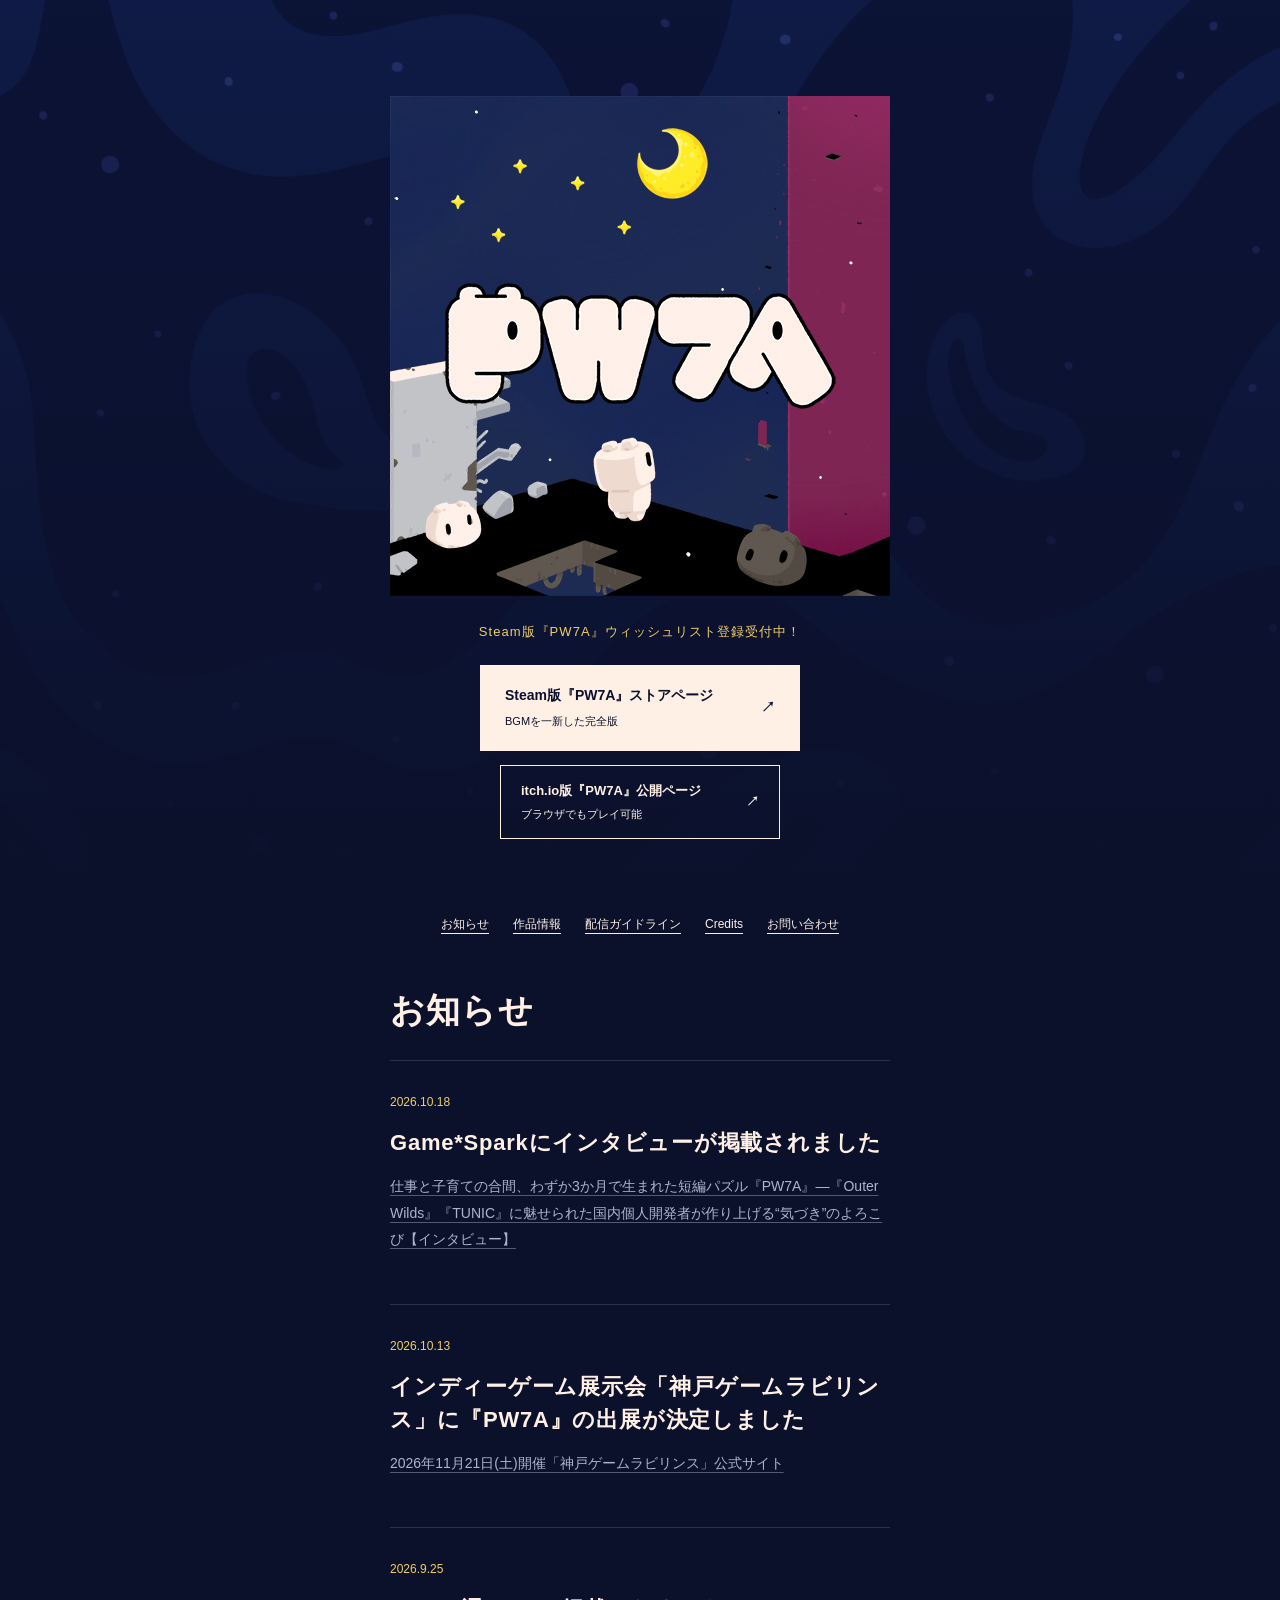
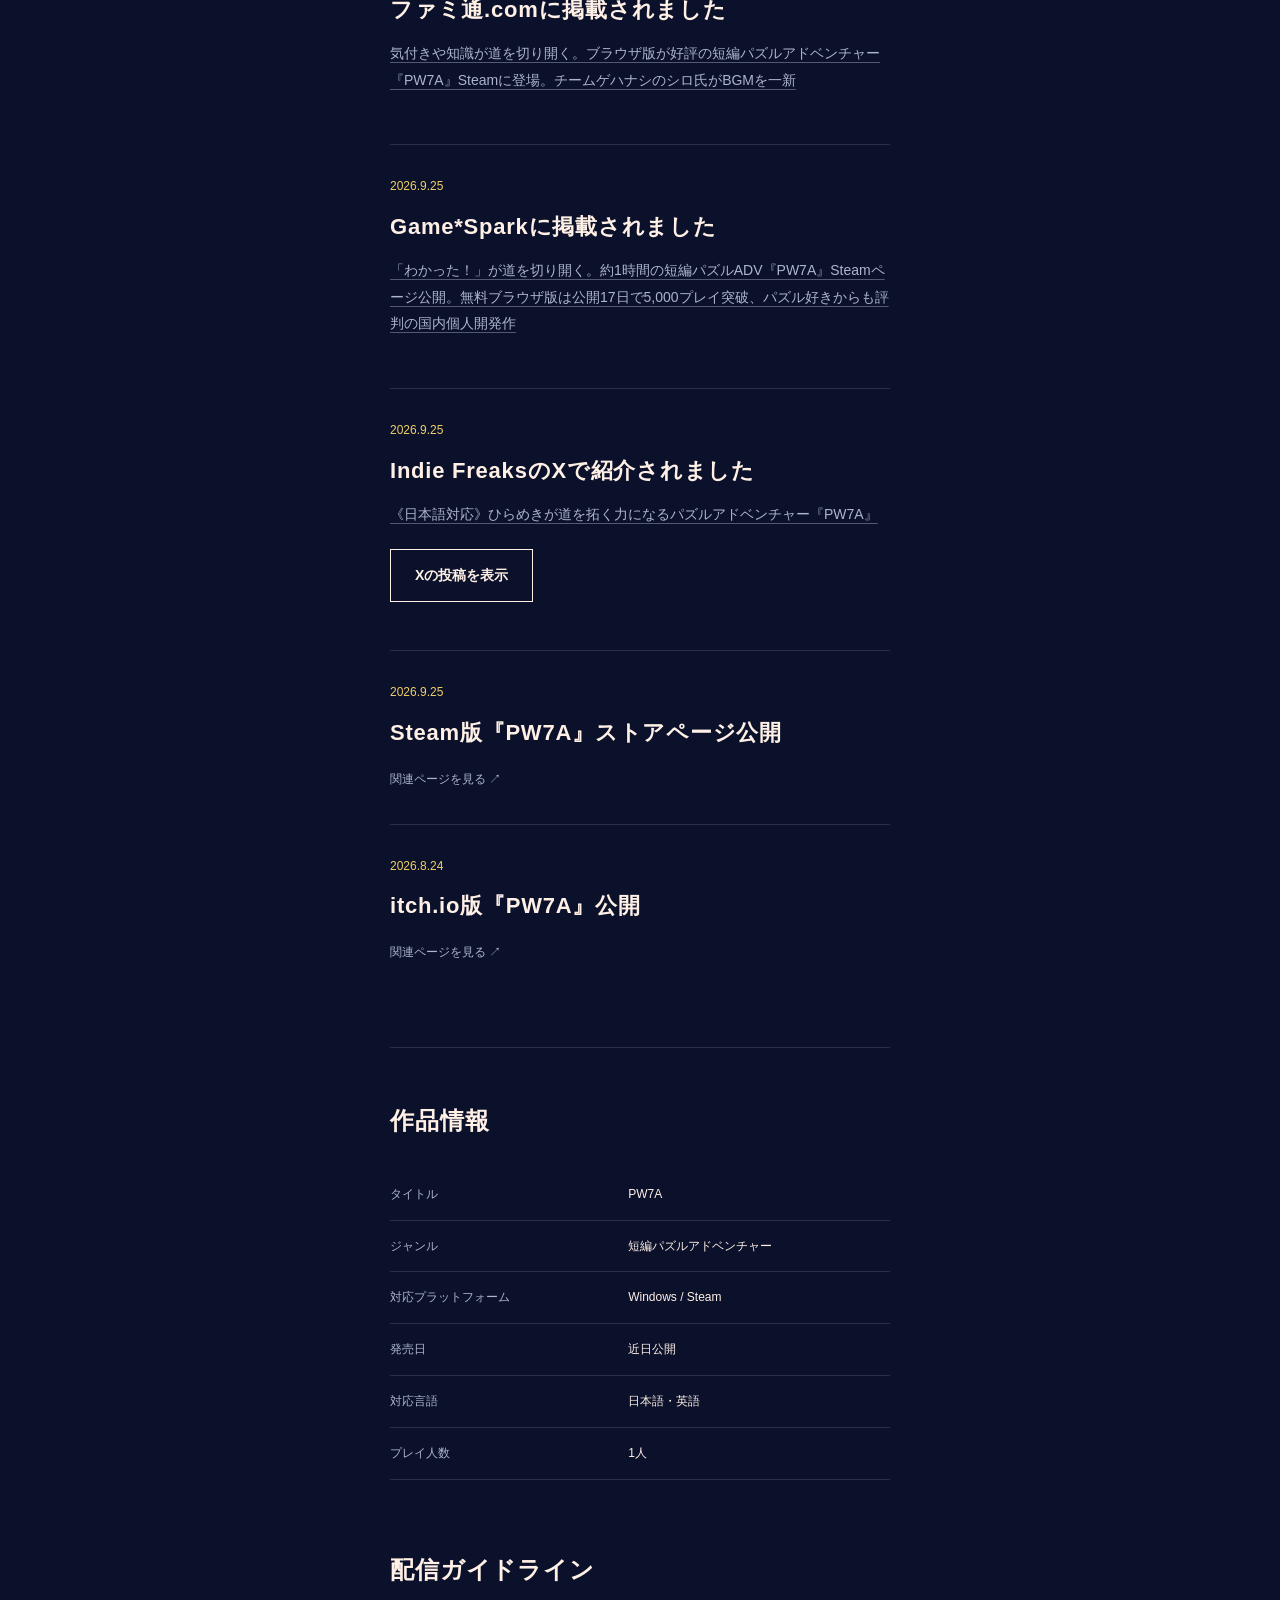
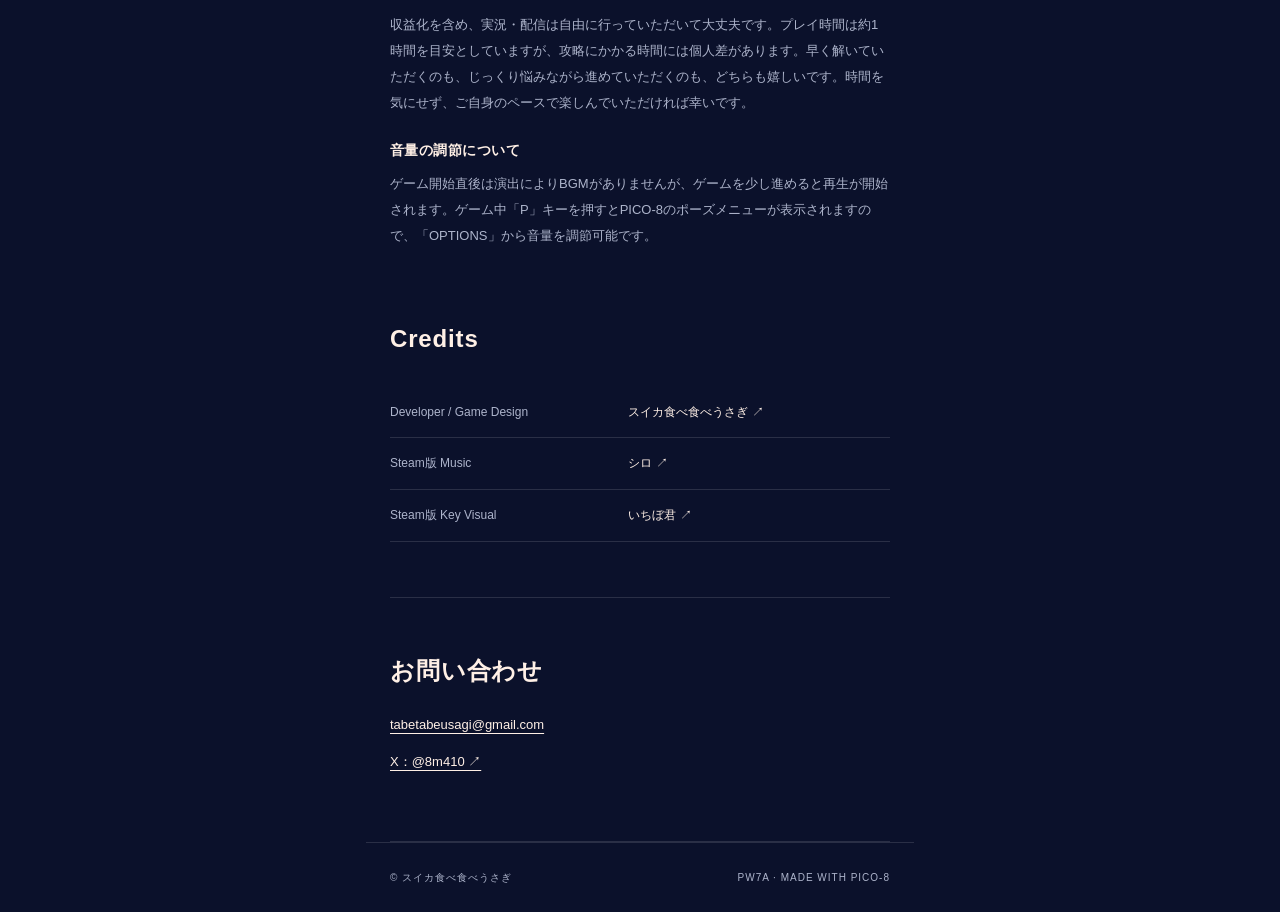
==== index.html @ 70fdeb26 "Add files via upload" ====
<!doctype html>
<html lang="ja"><head><meta charset="utf-8"><meta name="viewport" content="width=device-width,initial-scale=1"><title>PW7A 公式サイト</title><meta name="description" content="廃墟で目覚めたロボットと、世界の仕組みを探る約1時間の短編パズルアドベンチャー。Steam版『PW7A』ウィッシュリスト登録受付中！"><meta property="og:type" content="website"><meta property="og:title" content="PW7A 公式サイト"><meta property="og:description" content="廃墟で目覚めたロボットと、世界の仕組みを探る約1時間の短編パズルアドベンチャー。Steam版『PW7A』ウィッシュリスト登録受付中！"><meta property="og:image" content="https://6m4.github.io/pw7a/assets/images/key-visual.jpg"><meta name="twitter:card" content="summary_large_image"><link rel="icon" href="assets/images/key-visual.jpg" type="image/jpeg"><link rel="stylesheet" href="style.css"><script src="config.js" defer></script><script src="script.js" defer></script><link rel="canonical" href="https://6m4.github.io/pw7a/"><meta property="og:url" content="https://6m4.github.io/pw7a/"></head>
<body><a class="skip" href="#main">本文へ</a><main id="main"><section class="main-visual"><h1 class="visually-hidden">PW7A</h1><img src="assets/images/key-visual.jpg" width="500" height="500" alt="PW7A キービジュアル。月と星の下、廃墟にたたずむロボットたち。"><p class="release" data-release>Steam版『PW7A』ウィッシュリスト登録受付中！</p><div class="store-links"><a class="button primary" data-link="steam"><span class="store-copy"><span>Steam版『PW7A』ストアページ</span><small>BGMを一新した完全版</small></span><span aria-hidden="true">↗</span></a><a class="button" data-link="itch"><span class="store-copy"><span>itch.io版『PW7A』公開ページ</span><small>ブラウザでもプレイ可能</small></span><span aria-hidden="true">↗</span></a></div></section><nav class="section-links" aria-label="ページ内ナビゲーション"><a href="#news">お知らせ</a><a href="#info">作品情報</a><a href="#guidelines">配信ガイドライン</a><a href="#credits">Credits</a><a href="#contact">お問い合わせ</a></nav><section id="news" class="section announcements"><div class="section-heading"><h2>お知らせ</h2></div><div data-announcements></div><noscript>お知らせの表示にはJavaScriptを有効にしてください。</noscript></section><section id="info" class="section details"><div><h2>作品情報</h2><dl><div ><dt>タイトル</dt><dd>PW7A</dd></div><div ><dt>ジャンル</dt><dd>短編パズルアドベンチャー</dd></div><div ><dt>対応プラットフォーム</dt><dd>Windows / Steam</dd></div><div data-release><dt>発売日</dt><dd>近日公開</dd></div><div ><dt>対応言語</dt><dd>日本語・英語</dd></div><div ><dt>プレイ人数</dt><dd>1人</dd></div></dl></div><section id="guidelines" class="streaming-guidelines" aria-labelledby="streaming-title"><h2 id="streaming-title">配信ガイドライン</h2>
<p>収益化を含め、実況・配信は自由に行っていただいて大丈夫です。プレイ時間は約1時間を目安としていますが、攻略にかかる時間には個人差があります。早く解いていただくのも、じっくり悩みながら進めていただくのも、どちらも嬉しいです。時間を気にせず、ご自身のペースで楽しんでいただければ幸いです。</p>
<h3>音量の調節について</h3>
<p>ゲーム開始直後は演出によりBGMがありませんが、ゲームを少し進めると再生が開始されます。ゲーム中「P」キーを押すとPICO-8のポーズメニューが表示されますので、「OPTIONS」から音量を調節可能です。</p></section><div id="credits"><h2>Credits</h2><dl><div><dt>Developer / Game Design</dt><dd><a href="https://x.com/8m410" data-developer>スイカ食べ食べうさぎ</a> ↗</dd></div><div><dt>Steam版 Music</dt><dd><a href="https://x.com/petit_zome">シロ ↗</a></dd></div><div><dt>Steam版 Key Visual</dt><dd><a href="https://x.com/mr_ichibo_game">いちぼ君 ↗</a></dd></div></dl></div></section>
<section id="contact" class="section contact-info"><h2>お問い合わせ</h2><p><a href="mailto:tabetabeusagi@gmail.com">tabetabeusagi@gmail.com</a></p><p><a href="https://x.com/8m410">X：@8m410 ↗</a></p></section></main><footer><span>© スイカ食べ食べうさぎ</span><span>PW7A · MADE WITH PICO-8</span></footer></body></html>
---- style.css ----
:root{color-scheme:dark;--bg:#0b112b;--cream:#fff0e6;--muted:#adb4cb;--line:#ffffff20;--accent:#f1cf64}*{box-sizing:border-box}html{scroll-behavior:smooth;scroll-padding-top:90px}body{margin:0;background:var(--bg);color:var(--cream);font-family:Arial,'Yu Gothic','Hiragino Kaku Gothic ProN',sans-serif;line-height:1.9}a{color:inherit;text-decoration:none}button{font:inherit}a,button{-webkit-tap-highlight-color:transparent}a[href],button{cursor:pointer}a:hover{color:var(--accent)}:focus-visible{outline:3px solid var(--accent);outline-offset:6px}img{max-width:100%;height:auto;display:block}figure{margin:0}p{margin:0 0 1.5em}h1,h2,h3{line-height:1.5;margin:0 0 24px;letter-spacing:.035em}h2{font-size:clamp(24px,3vw,34px)}h3{font-size:20px}button{color:inherit}.skip{position:fixed;top:-100px;background:var(--cream);color:var(--bg);padding:10px;z-index:10}.skip:focus{top:0}.header{height:100px;max-width:1280px;padding:0 48px;margin:auto;display:flex;align-items:center;gap:40px}.header img{width:96px}.header nav{margin-left:auto;display:flex;gap:28px;font-size:12px}.hero{position:relative;max-width:1440px;margin:auto;min-height:720px;padding:65px max(48px,calc((100% - 1184px)/2)) 110px;display:grid;grid-template-columns:1fr 1fr;gap:70px;align-items:center;background:linear-gradient(0deg,var(--bg),transparent 35%),url('assets/images/space.png') center/cover}.hero-logo{width:300px;margin:0 0 30px}.eyebrow{font-size:11px;font-weight:bold;letter-spacing:.24em;color:var(--muted);margin-bottom:25px}h1{font-size:clamp(32px,3.7vw,48px);line-height:1.5}.intro{font-size:14px;color:#d2d5e2}.release{font-size:13px;letter-spacing:.08em;color:var(--accent);margin-bottom:16px}.actions{display:flex;align-items:flex-start;flex-direction:column;gap:16px}.button{display:inline-flex;justify-content:space-between;align-items:center;gap:35px;padding:15px 24px;font-size:14px;font-weight:bold;line-height:1.5;border:1px solid var(--cream);min-width:240px}.primary{background:var(--cream);color:var(--bg)}.primary:hover{background:var(--accent);color:var(--bg);border-color:var(--accent)}.text-link{font-size:12px;color:var(--muted)}.key-art{max-width:500px;transform:rotate(2deg);box-shadow:0 20px 60px #0004}.key-art img{width:100%}.scroll{position:absolute;bottom:30px;left:50%;transform:translateX(-50%);font-size:11px;letter-spacing:.12em;color:var(--muted)}.section{width:calc(100% - 96px);max-width:1120px;margin:0 auto;padding:95px 0;border-bottom:1px solid var(--line)}.about{display:grid;grid-template-columns:1fr 384px;gap:90px;align-items:center}.about p:not(.eyebrow){color:#c5cbdd;font-size:14px;line-height:2.2}.facts{list-style:none;display:flex;gap:12px;flex-wrap:wrap;padding:0;margin-top:30px}.facts li{font-size:11px;border:1px solid var(--line);padding:5px 12px}.game-window{width:384px}.pixel{image-rendering:pixelated}.game-window figcaption{font-size:9px;letter-spacing:.18em;color:var(--muted);margin-top:12px}.features{display:grid;grid-template-columns:repeat(3,1fr);gap:48px}.features article{position:relative;padding-top:20px}.number{display:block;font-size:12px;color:var(--accent);margin-bottom:35px}.features .eyebrow{margin-bottom:15px}.features h3{font-size:18px}.features article>p:last-child{font-size:13px;color:var(--muted);margin:0}.section-heading{margin-bottom:36px}.section-heading .eyebrow{margin-bottom:12px}.trailer{aspect-ratio:16/9;background:linear-gradient(#0b112b66,#0b112b99),url('assets/images/space.png') center/cover;display:flex;align-items:center;justify-content:center;flex-direction:column;border:1px solid var(--line);color:var(--muted);gap:16px}.trailer p{font-size:13px;margin:0}.play{font-size:50px;line-height:1}.trailer iframe{width:100%;height:100%;border:0}.trailer button{background:transparent;border:0;width:100%;height:100%;color:inherit}.gallery{display:grid;grid-template-columns:repeat(3,1fr);gap:24px}.shot{position:relative;background:none;border:0;padding:0;overflow:hidden}.shot img{width:100%}.shot span{position:absolute;bottom:0;right:0;background:var(--bg);padding:0 12px;font-size:20px}.shot:hover{outline:1px solid var(--accent);outline-offset:4px}.news{display:grid;grid-template-columns:1fr 1fr;gap:70px}.news:has([data-events-section][hidden]){grid-template-columns:1fr}.news .eyebrow,.details .eyebrow{margin-bottom:12px}.news a{display:flex;justify-content:space-between;gap:24px;border-top:1px solid var(--line);padding:18px 0;font-size:14px}.news a span{font-size:12px;color:var(--muted)}.details{display:grid;grid-template-columns:1fr 1fr;gap:80px}dl{margin:30px 0 0}dl>div{display:grid;grid-template-columns:1fr 1.2fr;gap:20px;padding:14px 0;border-bottom:1px solid var(--line);font-size:12px}dt{color:var(--muted)}dd{margin:0}.contact{text-align:center;padding:100px 0;border:0}.contact p:not(.eyebrow){font-size:13px;color:var(--muted)}.contact .button{margin-top:15px}.contact-links{display:flex;justify-content:center;gap:25px;margin-top:30px;font-size:12px}.contact-links:empty{display:none}footer{border-top:1px solid var(--line);display:flex;justify-content:space-between;padding:25px 48px;font-size:10px;letter-spacing:.1em;color:var(--muted)}dialog{padding:48px 16px 16px;border:1px solid var(--line);background:var(--bg);max-width:95vw;max-height:95vh}dialog::backdrop{background:#030611e8}dialog img{max-height:calc(95vh - 80px);width:auto;margin:auto}.dialog-close{position:absolute;right:12px;top:8px;background:transparent;border:0;font-size:13px}[hidden]{display:none!important}@media(min-width:1200px){.gallery{grid-template-columns:repeat(3,256px);justify-content:space-between}.gallery img{width:256px}}@media(max-width:900px){.header{padding:0 24px}.header nav{gap:16px}.hero{gap:30px;padding:50px 32px 100px;min-height:auto}.hero-logo{width:220px}.section{width:calc(100% - 48px);padding:65px 0}.about{grid-template-columns:1fr 256px;gap:35px}.game-window{width:256px}.features{gap:25px}.details{gap:35px}.gallery{gap:16px}}@media(max-width:600px){.header{height:76px;gap:20px}.header img{width:78px}.header nav{display:none}.hero{display:flex;flex-direction:column;padding:30px 24px 85px;gap:40px;align-items:stretch}.hero-copy{order:1}.hero .eyebrow{font-size:9px}.hero-logo{width:200px;margin-bottom:24px}.hero h1{font-size:34px}.key-art{order:2;width:min(100%,350px);align-self:center;transform:rotate(1deg)}.intro{font-size:13px}.actions{gap:14px}.button{width:100%;max-width:340px}.scroll{white-space:nowrap;bottom:20px}.about{display:flex;flex-direction:column;align-items:stretch;gap:35px}.game-window{align-self:center}.features{grid-template-columns:1fr;gap:35px}.features article{padding:0 0 0 38px}.number{position:absolute;left:0;top:0}.features h3{margin-bottom:12px}.features .eyebrow{margin-bottom:8px}.gallery{grid-template-columns:repeat(2,minmax(0,1fr));gap:12px}.news,.details{grid-template-columns:1fr;gap:45px}footer{padding:22px 24px;gap:20px;flex-direction:column}.contact h2{font-size:23px}.contact .button{max-width:300px}.trailer{aspect-ratio:16/10}.play{font-size:35px}}@media(prefers-reduced-motion:reduce){html{scroll-behavior:auto}}
.announcements{max-width:900px}.announcement{padding:30px 0;border-top:1px solid var(--line)}.announcement time{display:block;font-size:12px;color:var(--accent);margin-bottom:12px}.announcement h3{font-size:22px;margin-bottom:14px}.announcement>p{color:var(--muted);font-size:14px;white-space:pre-line}.announcement .button{display:block;background:transparent;margin-top:22px;min-width:0;color:var(--cream)}.announcement .button:disabled{opacity:.6;cursor:wait}.tweet-embed{max-width:550px}.embed-status{font-size:12px!important;margin-top:14px}.tweet-embed:empty{display:none}@media(max-width:900px){.header{gap:20px}.header nav{gap:14px;font-size:11px}}
/* お知らせ中心のコンパクトな構成 */
.visually-hidden{position:absolute;width:1px;height:1px;padding:0;margin:-1px;overflow:hidden;clip:rect(0,0,0,0);white-space:nowrap;border:0}.main-visual{padding:32px 24px 50px;text-align:center;background:linear-gradient(0deg,var(--bg),transparent),url('assets/images/space.png') center/cover}.main-visual>img{width:min(100%,380px);margin:0 auto 24px}.short-description{font-size:13px;margin-bottom:8px;color:#d2d5e2}.main-visual .release{margin-bottom:20px}.store-links{display:flex;justify-content:center;gap:14px;flex-wrap:wrap}.store-links .button{min-width:200px;width:230px;text-align:left}.announcements{padding:50px 0;max-width:900px}.details{max-width:900px;padding:55px 0}.section-heading{margin-bottom:24px}.header{max-width:996px}.details h2{font-size:24px}.header nav{margin-left:auto}@media(max-width:600px){.main-visual{padding:15px 24px 36px}.main-visual>img{width:min(100%,320px)}.short-description{font-size:12px}.store-links{gap:10px}.store-links .button{width:100%;max-width:320px}.header nav{display:flex;font-size:10px;gap:12px}.header{gap:16px}.header img{width:65px}.announcements,.details{padding:40px 0}}


.store-links .button{min-height:82px;gap:16px}.store-copy{display:flex;flex-direction:column;gap:7px}.store-copy small{font-size:11px;font-weight:normal;line-height:1.5}

.main-visual{padding-top:96px}@media(max-width:600px){.main-visual{padding-top:65px}}


/* コンテンツ幅を500pxに統一 */
.main-visual>img{width:100%;max-width:500px}.main-visual{padding-left:24px;padding-right:24px}.store-links{max-width:500px;margin-left:auto;margin-right:auto}.section{max-width:500px}.details{grid-template-columns:1fr;gap:40px}footer{max-width:548px;margin-left:auto;margin-right:auto;padding-left:24px;padding-right:24px}@media(max-width:600px){.main-visual>img{width:100%;max-width:500px}}

/* ストアリンクは縦並びにし、Steam版を主に表示 */
.store-links{flex-direction:column;align-items:center;gap:14px}.store-links .button[data-link=steam]{width:320px;max-width:100%;min-height:86px}.store-links .button[data-link=itch]{width:280px;max-width:100%;min-width:0;min-height:74px;padding:12px 20px;font-size:13px}.store-links .button[data-link=itch] .store-copy{gap:5px}


.streaming-guidelines p{font-size:13px;line-height:2;color:var(--muted)}.streaming-guidelines h3{font-size:14px;margin:24px 0 10px}.streaming-guidelines p:last-child{margin-bottom:0}


.streaming-guidelines{margin-top:32px;margin-bottom:32px}


.announcement>p>a{text-decoration:underline;text-decoration-color:#adb4cb70;text-underline-offset:4px}.announcement>p>a:hover{text-decoration-color:currentColor}


.section-links{max-width:500px;width:calc(100% - 48px);margin:24px auto 0;display:flex;justify-content:center;flex-wrap:wrap;gap:12px 24px;font-size:12px}.section-links a{text-decoration:underline;text-underline-offset:5px}#guidelines,#credits{scroll-margin-top:40px}


.contact-info{padding:55px 0}.contact-info h2{font-size:24px}.contact-info p{font-size:13px;margin-bottom:12px}.contact-info a{text-decoration:underline;text-underline-offset:4px}#contact{scroll-margin-top:40px}
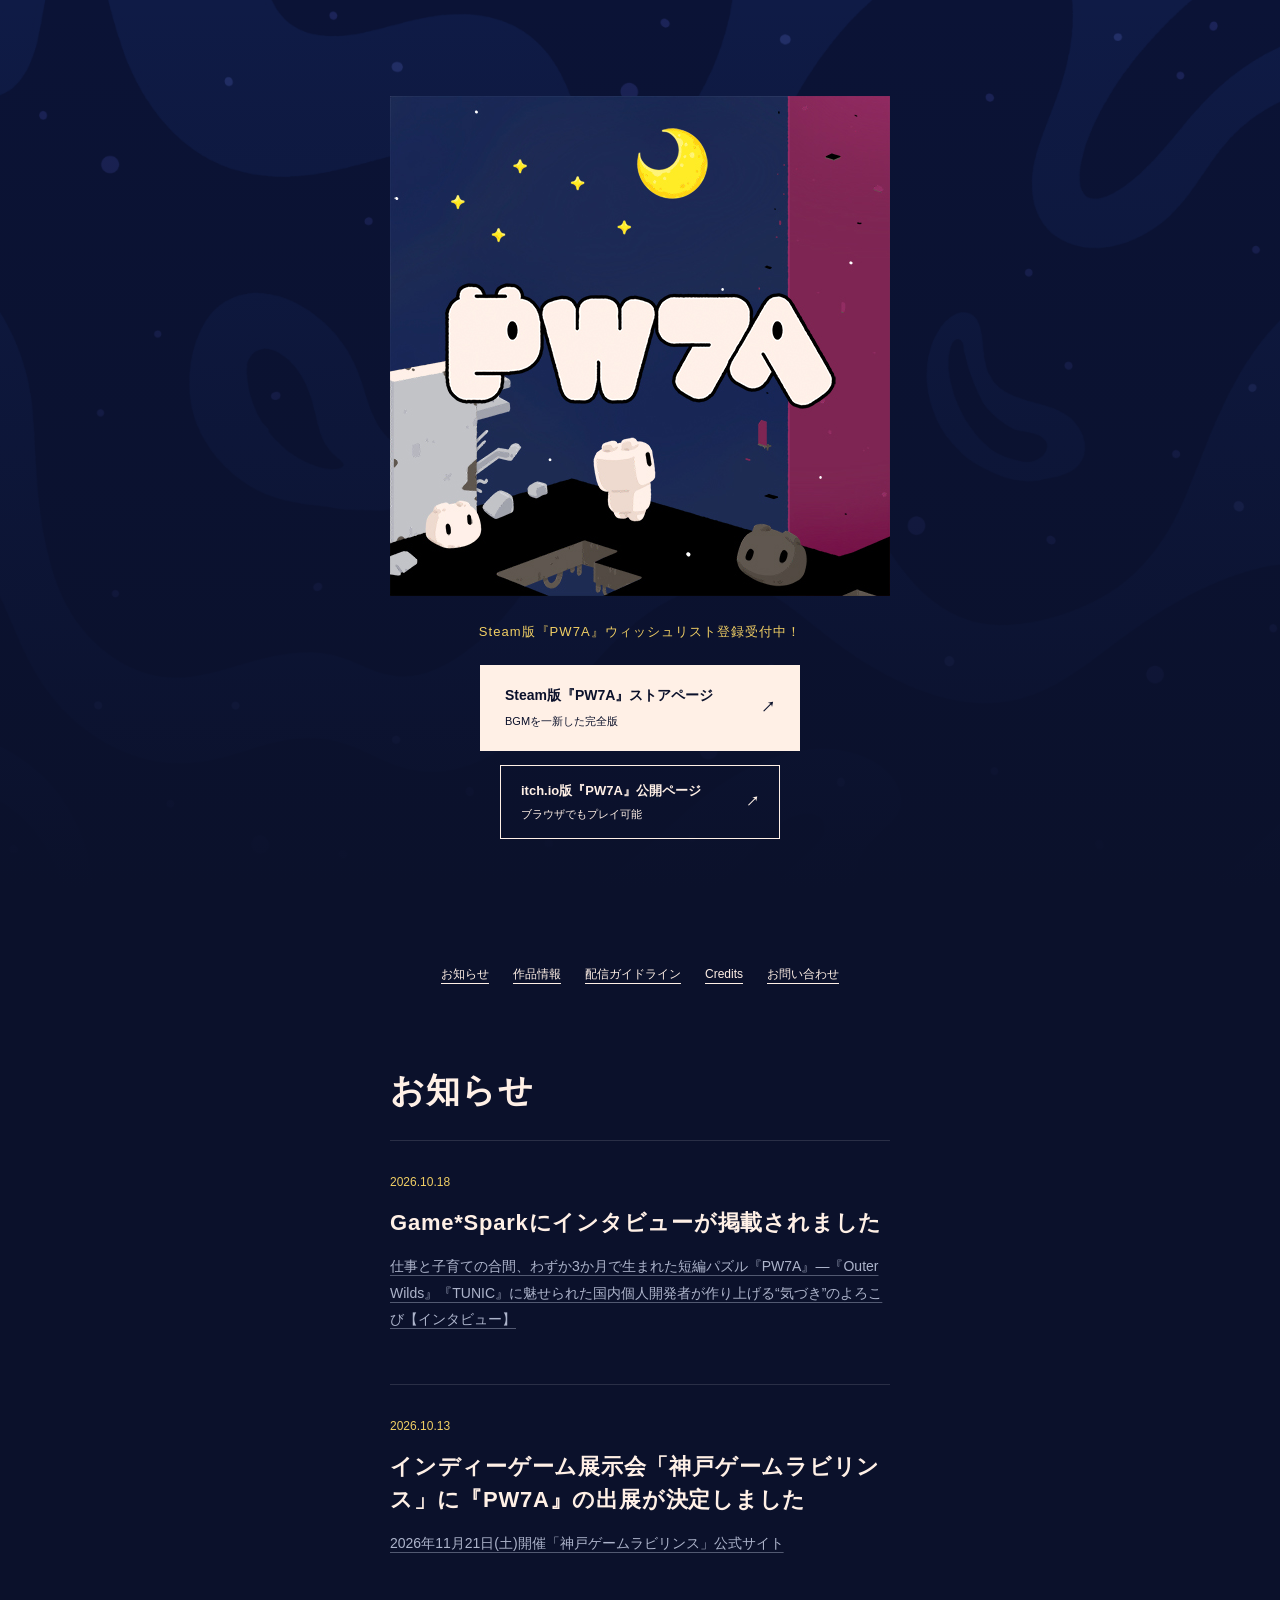
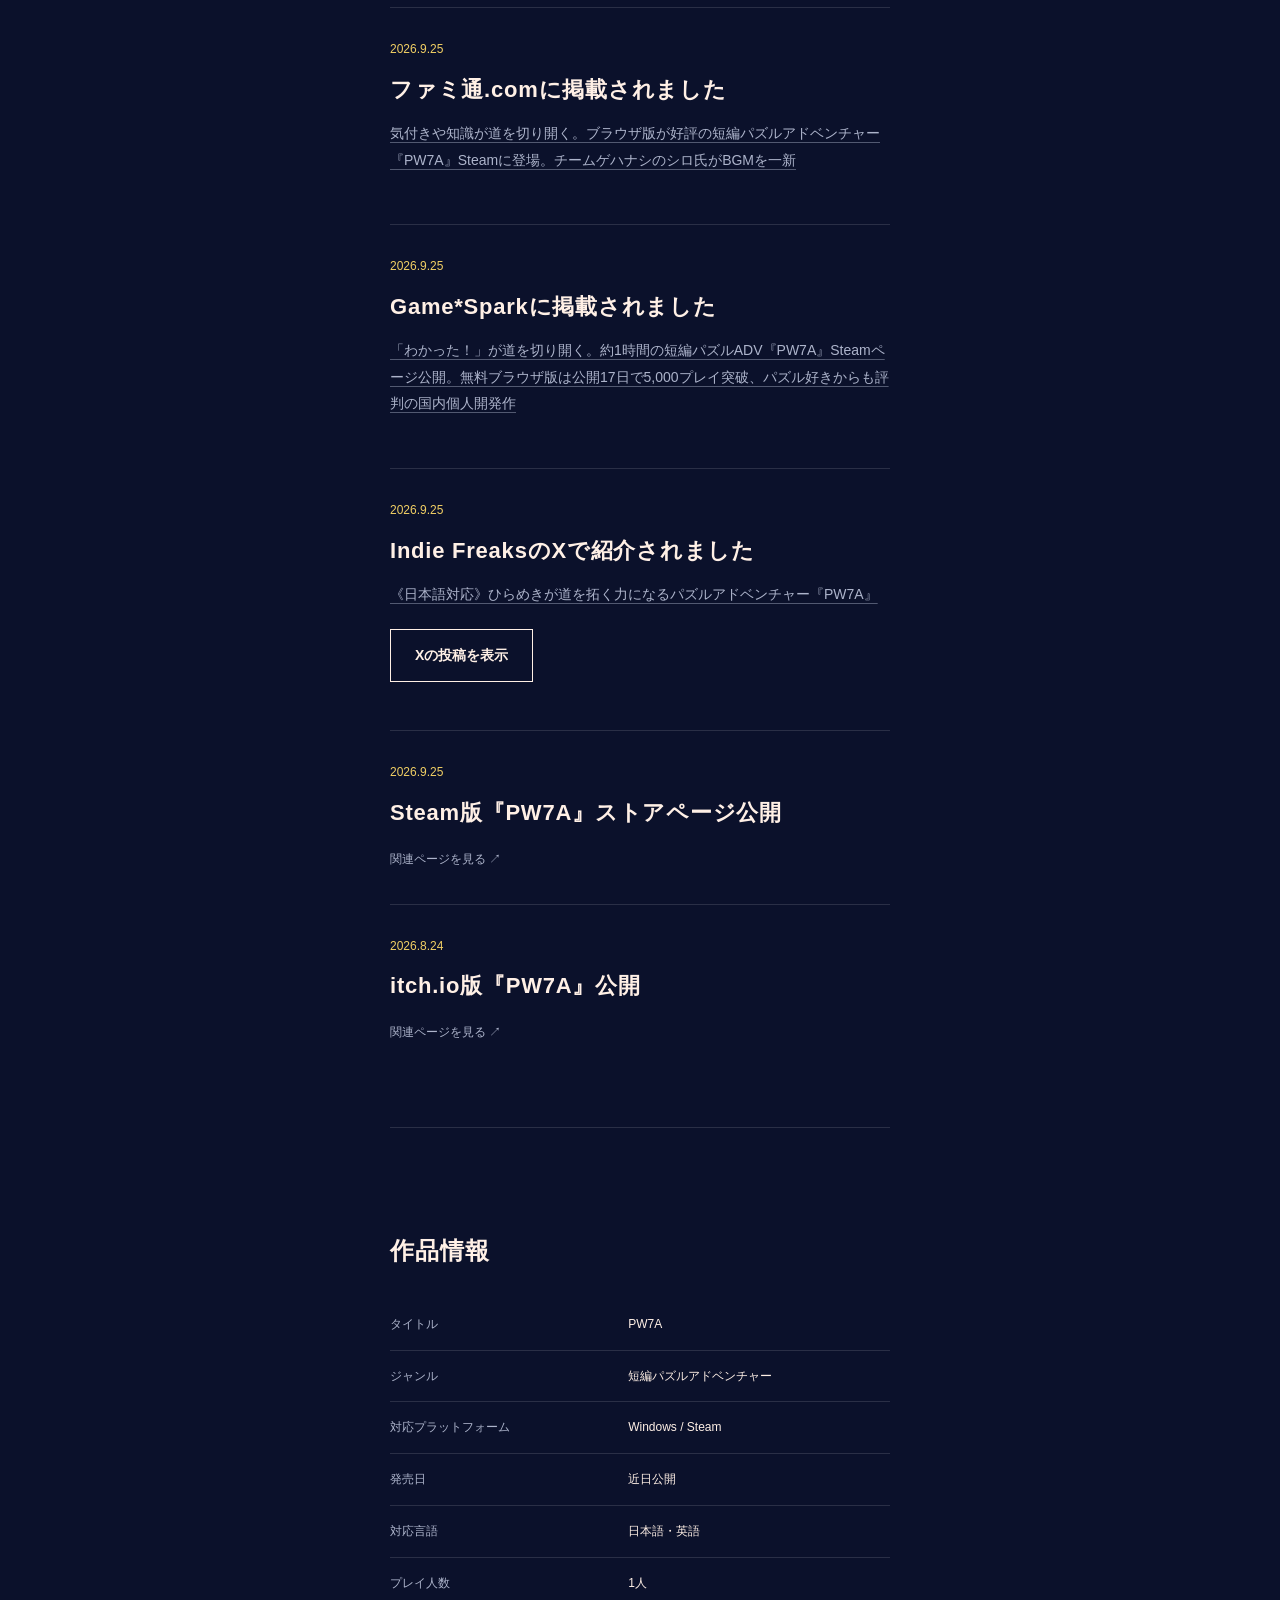
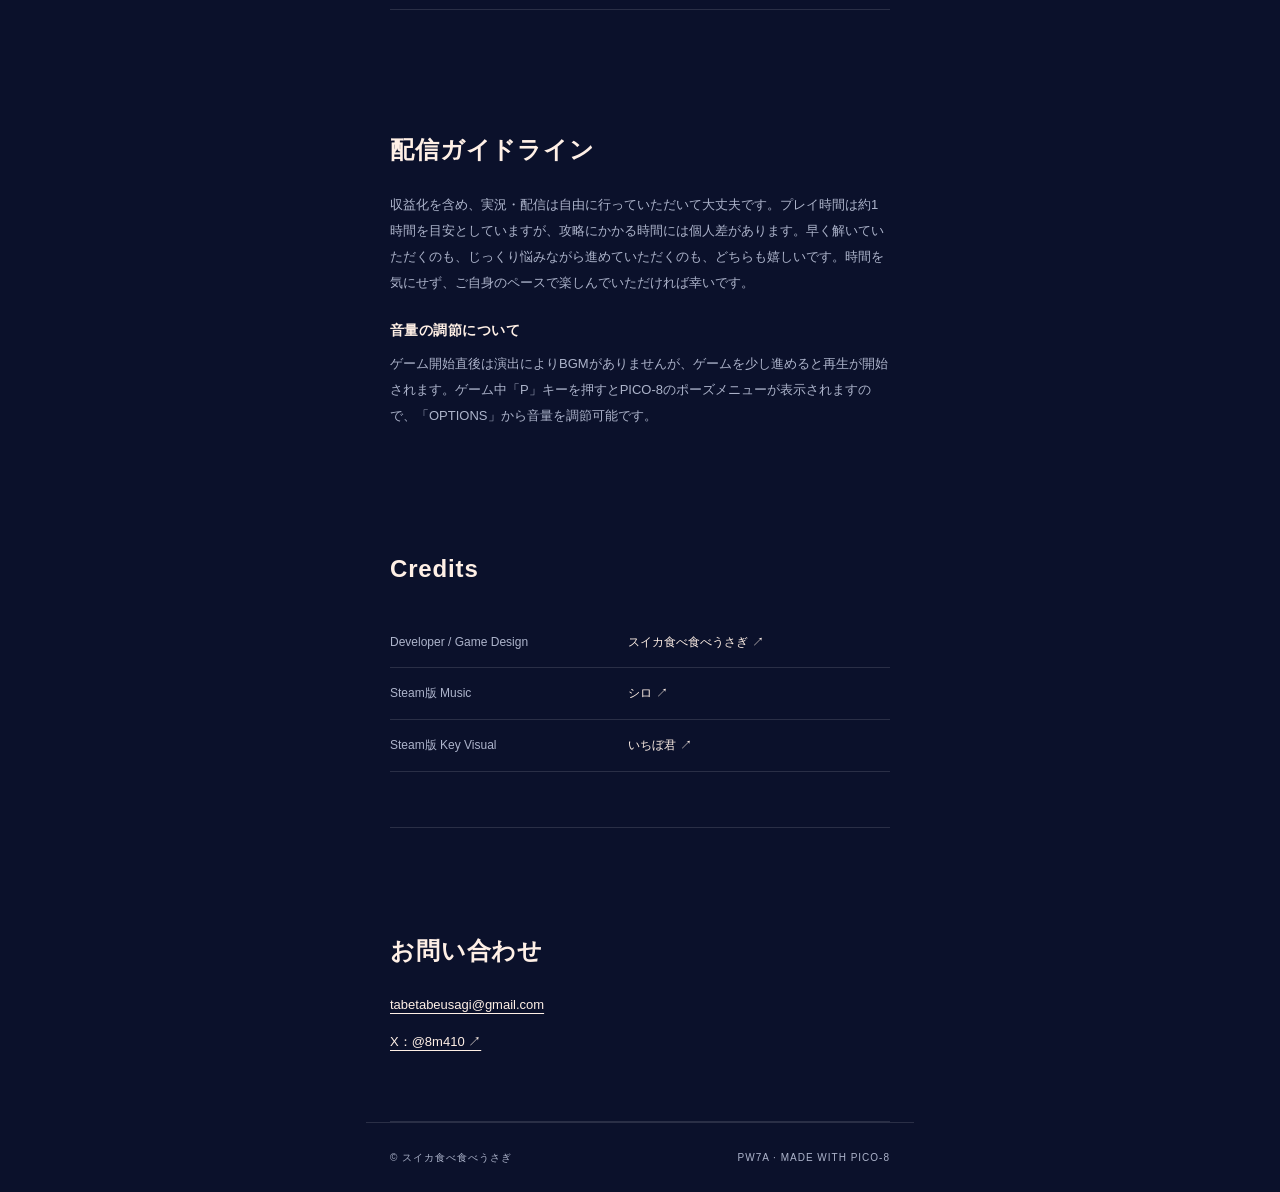
==== commit 2e4ff687: "Add files via upload" ====
--- a/index.html
+++ b/index.html
@@ -1,10 +1,10 @@
 <!doctype html>
-<html lang="ja"><head><meta charset="utf-8"><meta name="viewport" content="width=device-width,initial-scale=1"><title>PW7A 公式サイト</title><meta name="description" content="廃墟で目覚めたロボットと、世界の仕組みを探る約1時間の短編パズルアドベンチャー。Steam版『PW7A』ウィッシュリスト登録受付中！"><meta property="og:type" content="website"><meta property="og:title" content="PW7A 公式サイト"><meta property="og:description" content="廃墟で目覚めたロボットと、世界の仕組みを探る約1時間の短編パズルアドベンチャー。Steam版『PW7A』ウィッシュリスト登録受付中！"><meta property="og:image" content="https://6m4.github.io/pw7a/assets/images/key-visual.jpg"><meta name="twitter:card" content="summary_large_image"><link rel="icon" href="assets/images/key-visual.jpg" type="image/jpeg"><link rel="stylesheet" href="style.css"><script src="config.js" defer></script><script src="script.js" defer></script><link rel="canonical" href="https://6m4.github.io/pw7a/"><meta property="og:url" content="https://6m4.github.io/pw7a/"></head>
+<html lang="ja"><head><meta charset="utf-8"><meta name="viewport" content="width=device-width,initial-scale=1"><title>PW7A 公式サイト</title><meta name="description" content="廃墟で目覚めたロボットと、世界の仕組みを探る約1時間の短編パズルアドベンチャー。Steam版『PW7A』ウィッシュリスト登録受付中！"><meta property="og:type" content="website"><meta property="og:title" content="PW7A 公式サイト"><meta property="og:description" content="廃墟で目覚めたロボットと、世界の仕組みを探る約1時間の短編パズルアドベンチャー。Steam版『PW7A』ウィッシュリスト登録受付中！"><meta property="og:image" content="https://6m4.github.io/pw7a/assets/images/key-visual.jpg"><meta name="twitter:card" content="summary_large_image"><link rel="icon" href="assets/icons/fa.png" type="image/png"><link rel="stylesheet" href="style.css"><script src="config.js" defer></script><script src="script.js" defer></script><link rel="canonical" href="https://6m4.github.io/pw7a/"><meta property="og:url" content="https://6m4.github.io/pw7a/"></head>
 <body><a class="skip" href="#main">本文へ</a><main id="main"><section class="main-visual"><h1 class="visually-hidden">PW7A</h1><img src="assets/images/key-visual.jpg" width="500" height="500" alt="PW7A キービジュアル。月と星の下、廃墟にたたずむロボットたち。"><p class="release" data-release>Steam版『PW7A』ウィッシュリスト登録受付中！</p><div class="store-links"><a class="button primary" data-link="steam"><span class="store-copy"><span>Steam版『PW7A』ストアページ</span><small>BGMを一新した完全版</small></span><span aria-hidden="true">↗</span></a><a class="button" data-link="itch"><span class="store-copy"><span>itch.io版『PW7A』公開ページ</span><small>ブラウザでもプレイ可能</small></span><span aria-hidden="true">↗</span></a></div></section><nav class="section-links" aria-label="ページ内ナビゲーション"><a href="#news">お知らせ</a><a href="#info">作品情報</a><a href="#guidelines">配信ガイドライン</a><a href="#credits">Credits</a><a href="#contact">お問い合わせ</a></nav><section id="news" class="section announcements"><div class="section-heading"><h2>お知らせ</h2></div><div data-announcements></div><noscript>お知らせの表示にはJavaScriptを有効にしてください。</noscript></section><section id="info" class="section details"><div><h2>作品情報</h2><dl><div ><dt>タイトル</dt><dd>PW7A</dd></div><div ><dt>ジャンル</dt><dd>短編パズルアドベンチャー</dd></div><div ><dt>対応プラットフォーム</dt><dd>Windows / Steam</dd></div><div data-release><dt>発売日</dt><dd>近日公開</dd></div><div ><dt>対応言語</dt><dd>日本語・英語</dd></div><div ><dt>プレイ人数</dt><dd>1人</dd></div></dl></div><section id="guidelines" class="streaming-guidelines" aria-labelledby="streaming-title"><h2 id="streaming-title">配信ガイドライン</h2>
 <p>収益化を含め、実況・配信は自由に行っていただいて大丈夫です。プレイ時間は約1時間を目安としていますが、攻略にかかる時間には個人差があります。早く解いていただくのも、じっくり悩みながら進めていただくのも、どちらも嬉しいです。時間を気にせず、ご自身のペースで楽しんでいただければ幸いです。</p>
 <h3>音量の調節について</h3>
-<p>ゲーム開始直後は演出によりBGMがありませんが、ゲームを少し進めると再生が開始されます。ゲーム中「P」キーを押すとPICO-8のポーズメニューが表示されますので、「OPTIONS」から音量を調節可能です。</p></section><div id="credits"><h2>Credits</h2><dl><div><dt>Developer / Game Design</dt><dd><a href="https://x.com/8m410" data-developer>スイカ食べ食べうさぎ</a> ↗</dd></div><div><dt>Steam版 Music</dt><dd><a href="https://x.com/petit_zome">シロ ↗</a></dd></div><div><dt>Steam版 Key Visual</dt><dd><a href="https://x.com/mr_ichibo_game">いちぼ君 ↗</a></dd></div></dl></div></section>
-<section id="contact" class="section contact-info"><h2>お問い合わせ</h2><p><a href="mailto:tabetabeusagi@gmail.com">tabetabeusagi@gmail.com</a></p><p><a href="https://x.com/8m410">X：@8m410 ↗</a></p></section></main><footer><span>© スイカ食べ食べうさぎ</span><span>PW7A · MADE WITH PICO-8</span></footer></body></html>
+<p>ゲーム開始直後は演出によりBGMがありませんが、ゲームを少し進めると再生が開始されます。ゲーム中「P」キーを押すとPICO-8のポーズメニューが表示されますので、「OPTIONS」から音量を調節可能です。</p></section><div id="credits"><h2>Credits</h2><dl><div><dt>Developer / Game Design</dt><dd><a href="https://x.com/8m410" data-developer target="_blank" rel="noopener noreferrer">スイカ食べ食べうさぎ</a> ↗</dd></div><div><dt>Steam版 Music</dt><dd><a href="https://x.com/petit_zome" target="_blank" rel="noopener noreferrer">シロ ↗</a></dd></div><div><dt>Steam版 Key Visual</dt><dd><a href="https://x.com/mr_ichibo_game" target="_blank" rel="noopener noreferrer">いちぼ君 ↗</a></dd></div></dl></div></section>
+<section id="contact" class="section contact-info"><h2>お問い合わせ</h2><p><a href="mailto:tabetabeusagi@gmail.com">tabetabeusagi@gmail.com</a></p><p><a href="https://x.com/8m410" target="_blank" rel="noopener noreferrer">X：@8m410 ↗</a></p></section></main><footer><span>© スイカ食べ食べうさぎ</span><span>PW7A · MADE WITH PICO-8</span></footer></body></html>
 
 
 
@@ -28,3 +28,4 @@
 
 
 
+
--- a/style.css
+++ b/style.css
@@ -30,3 +30,10 @@
 
 .contact-info{padding:55px 0}.contact-info h2{font-size:24px}.contact-info p{font-size:13px;margin-bottom:12px}.contact-info a{text-decoration:underline;text-underline-offset:4px}#contact{scroll-margin-top:40px}
 
+
+/* 各コンテンツ間の余白を約50px追加 */
+.section-links{margin-top:74px}.details{margin-top:50px;row-gap:90px}.contact-info{margin-top:50px}
+
+
+.section-links + .announcements{margin-top:30px}
+
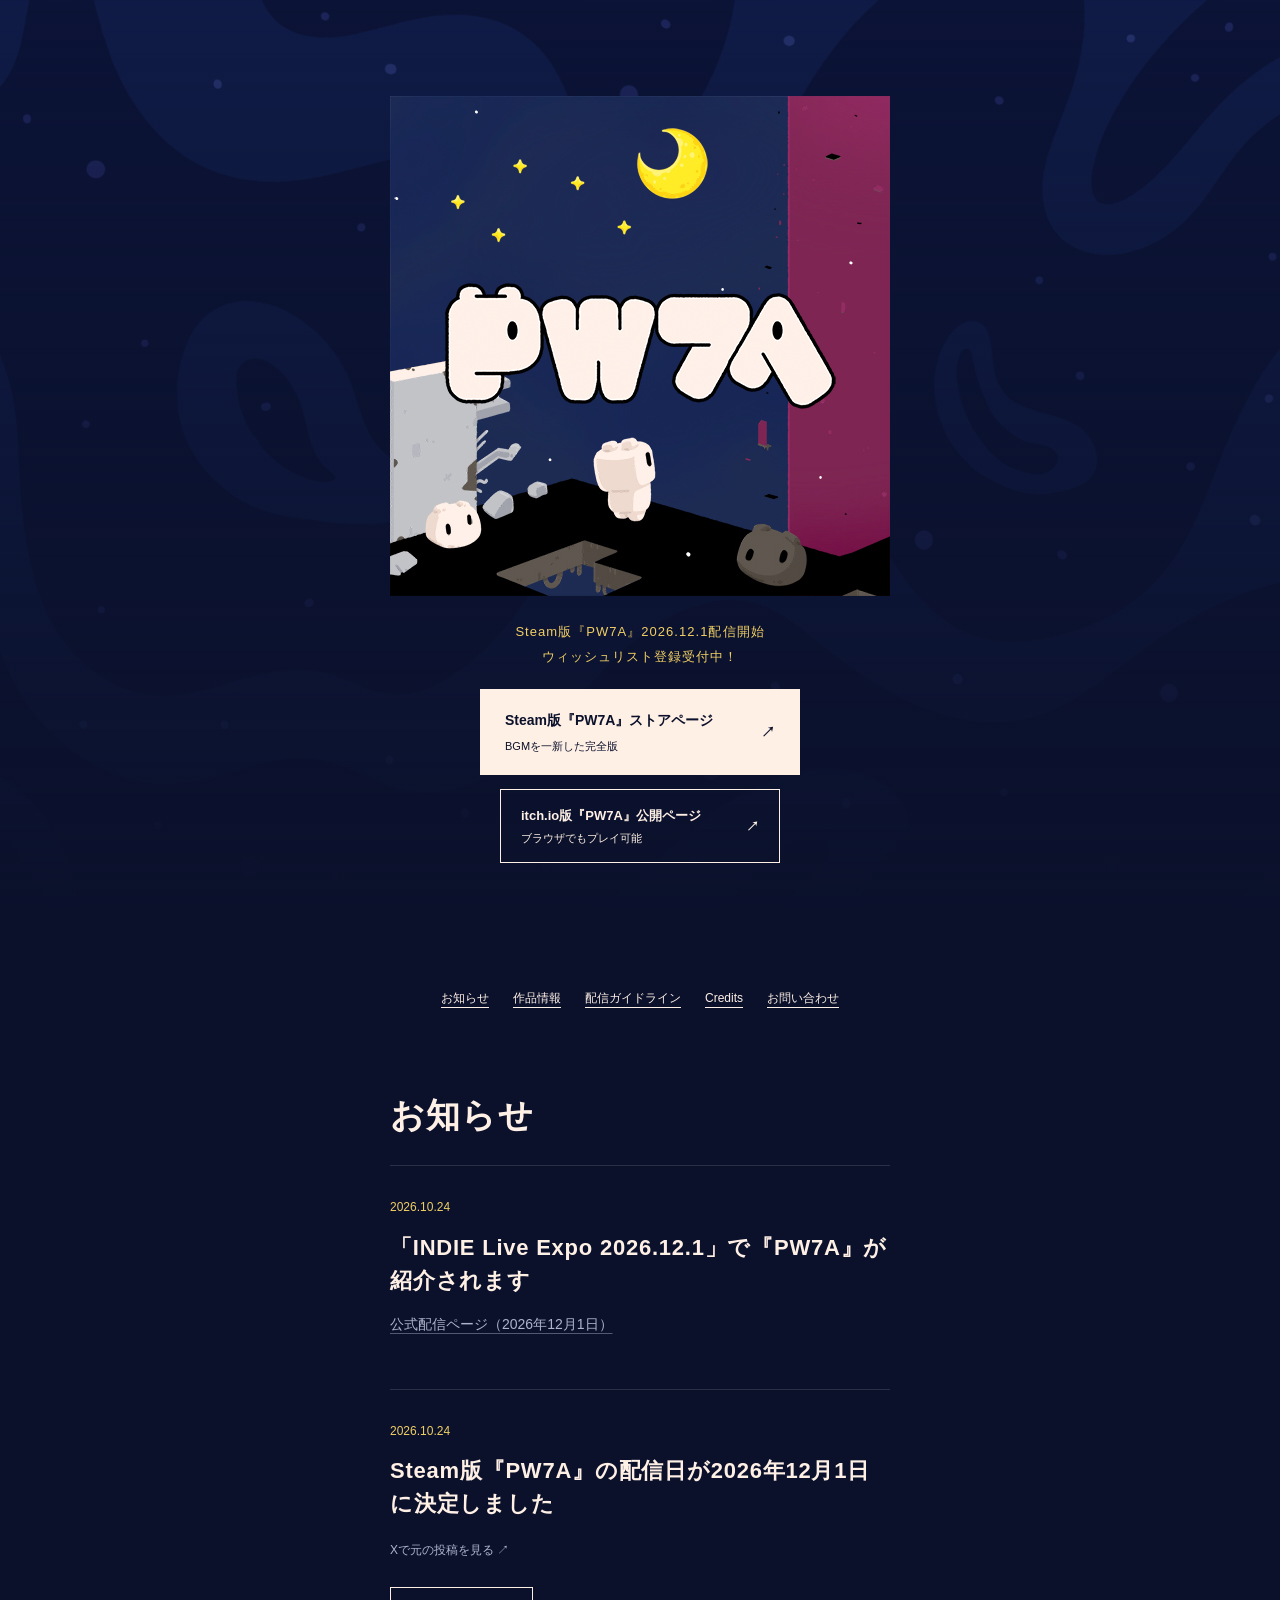
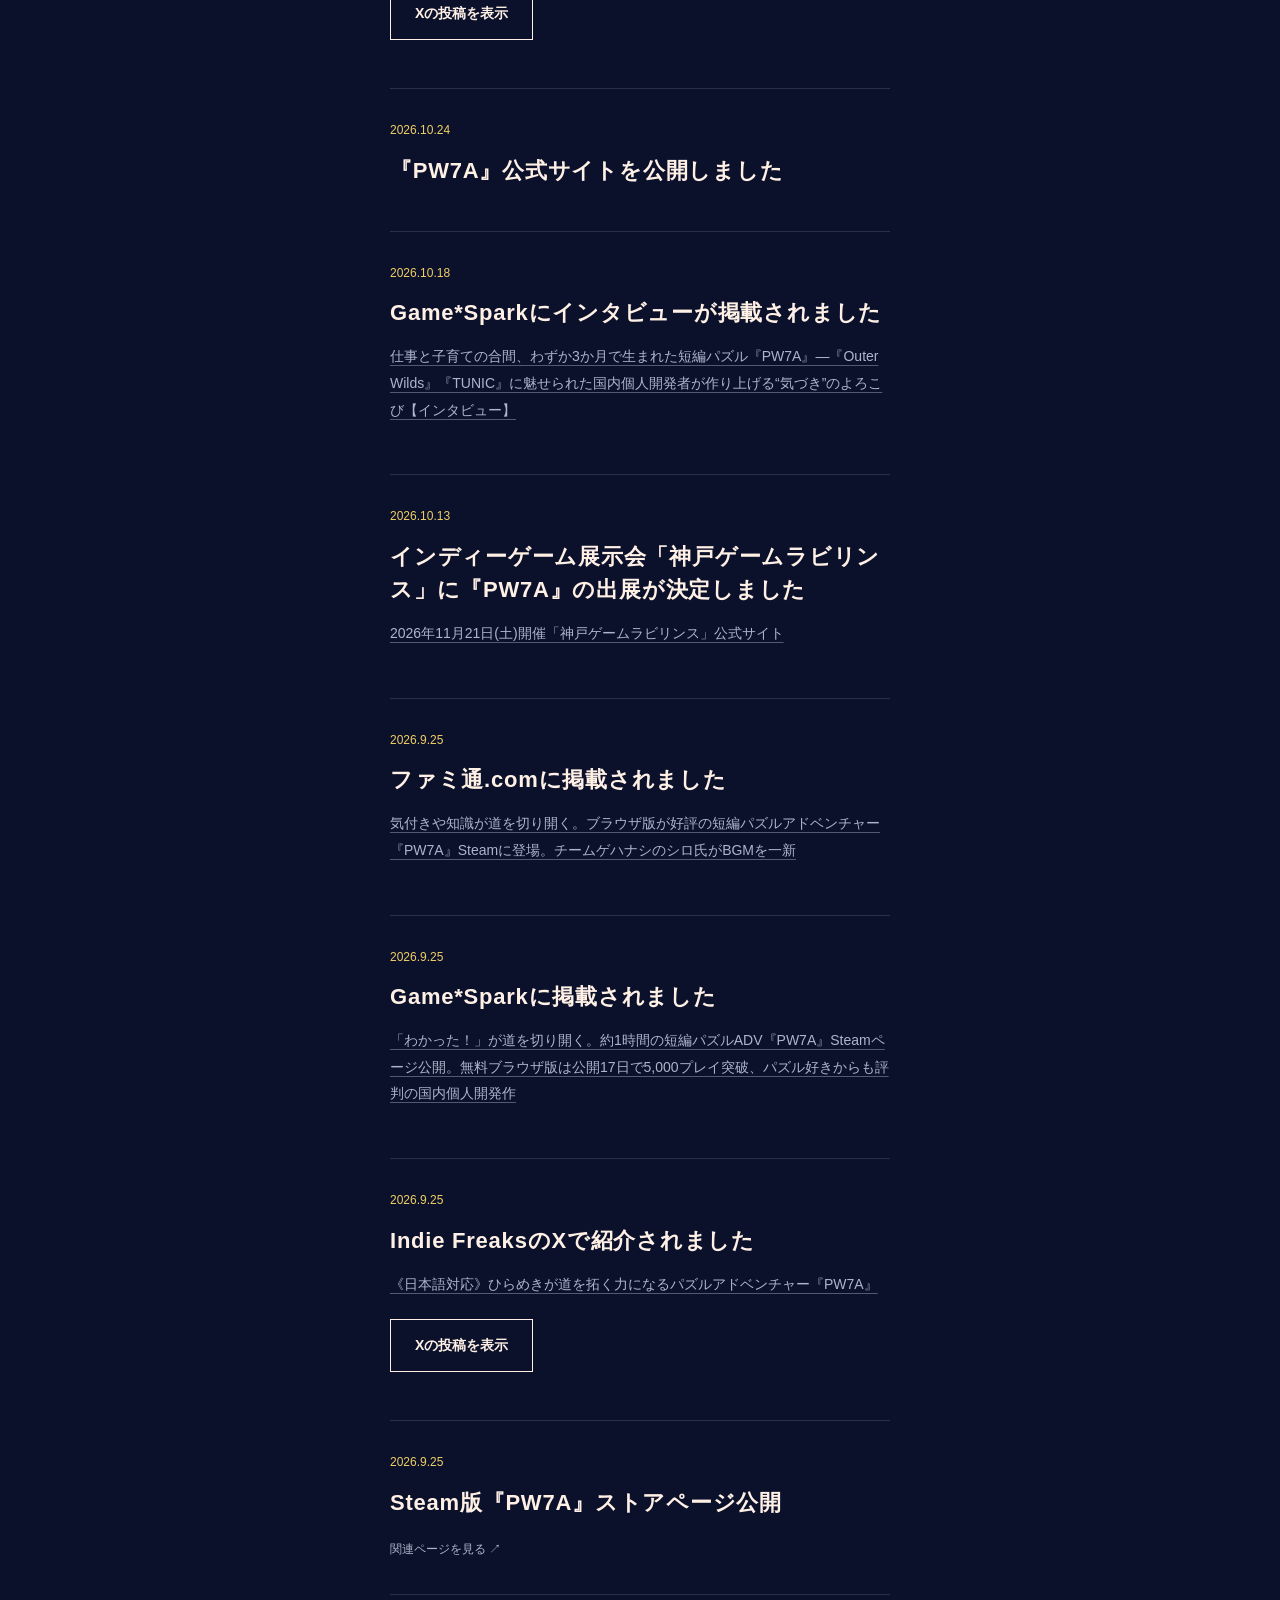
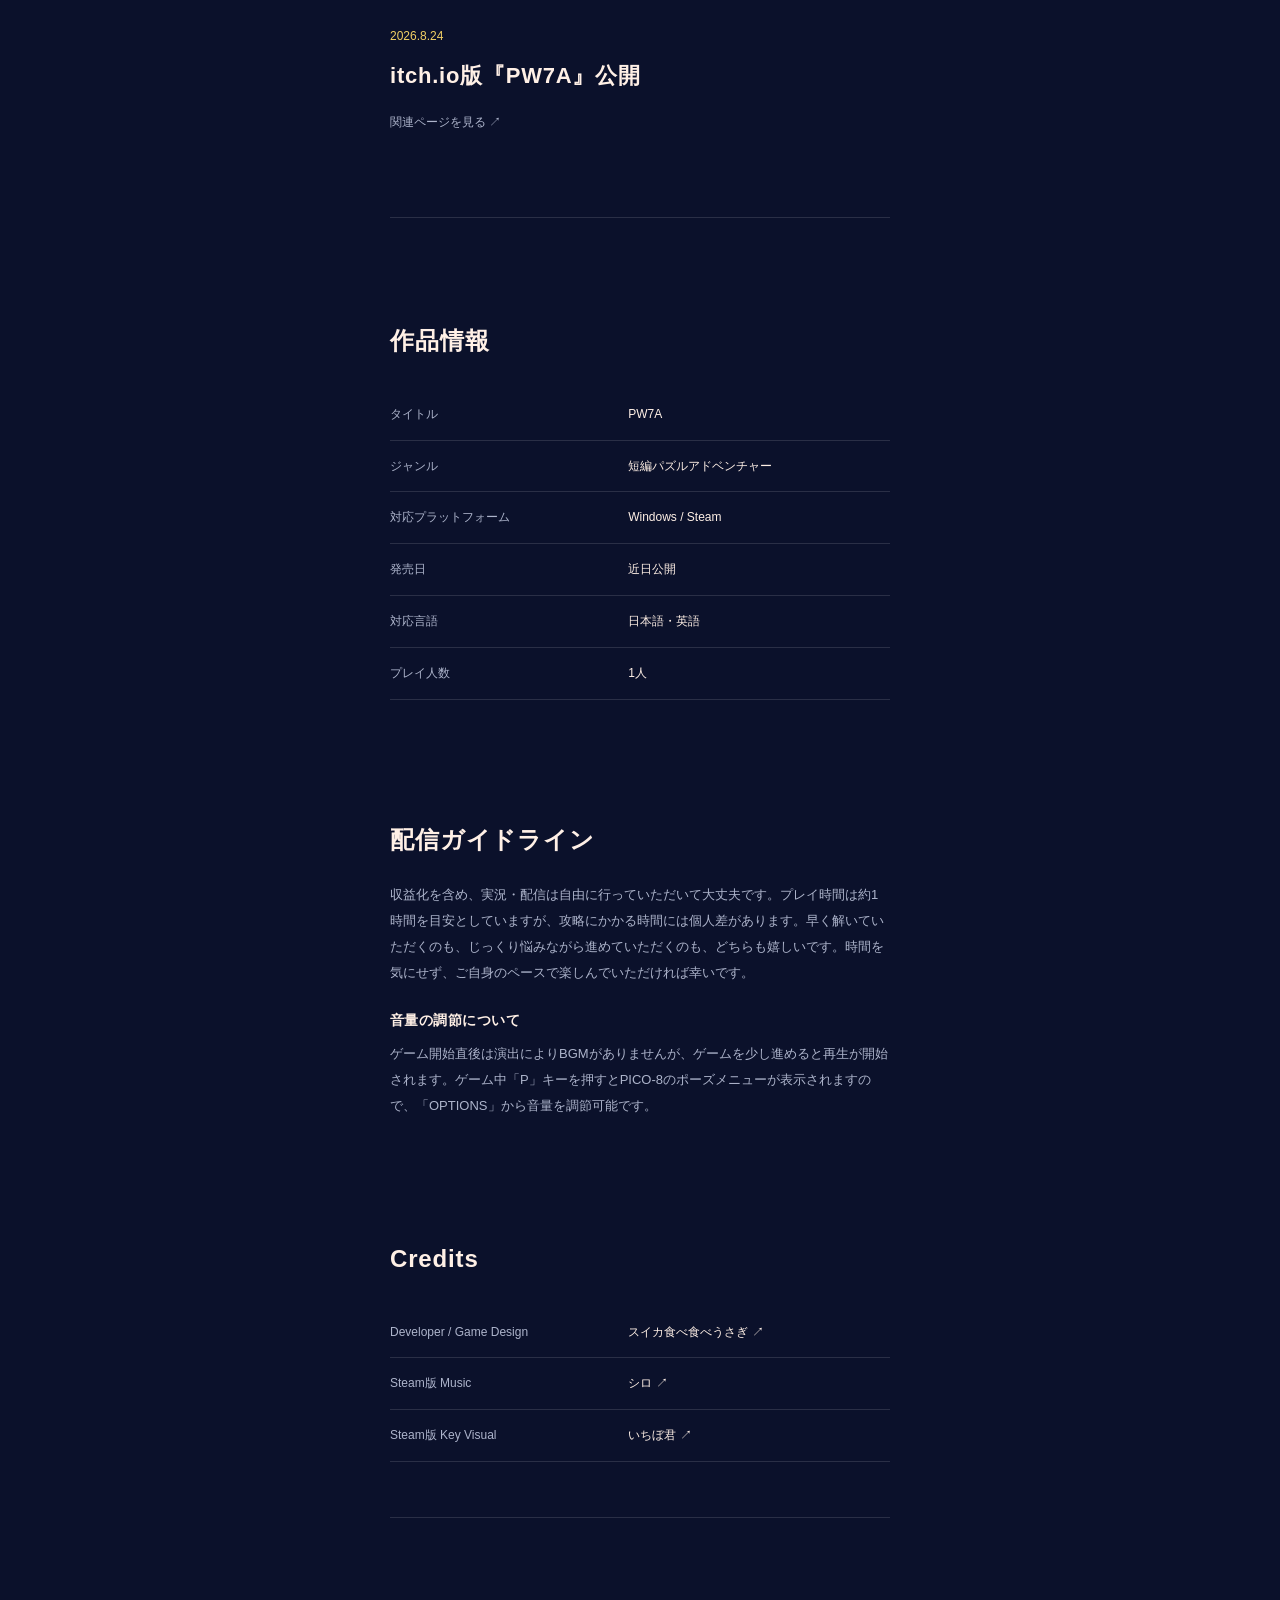
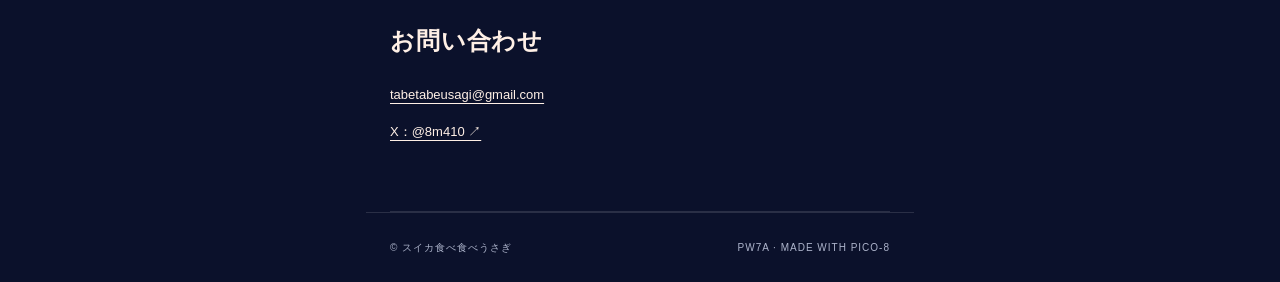
==== commit 33f45d49: "Add files via upload" ====
--- a/index.html
+++ b/index.html
@@ -1,6 +1,6 @@
 <!doctype html>
 <html lang="ja"><head><meta charset="utf-8"><meta name="viewport" content="width=device-width,initial-scale=1"><title>PW7A 公式サイト</title><meta name="description" content="廃墟で目覚めたロボットと、世界の仕組みを探る約1時間の短編パズルアドベンチャー。Steam版『PW7A』ウィッシュリスト登録受付中！"><meta property="og:type" content="website"><meta property="og:title" content="PW7A 公式サイト"><meta property="og:description" content="廃墟で目覚めたロボットと、世界の仕組みを探る約1時間の短編パズルアドベンチャー。Steam版『PW7A』ウィッシュリスト登録受付中！"><meta property="og:image" content="https://6m4.github.io/pw7a/assets/images/key-visual.jpg"><meta name="twitter:card" content="summary_large_image"><link rel="icon" href="assets/icons/fa.png" type="image/png"><link rel="stylesheet" href="style.css"><script src="config.js" defer></script><script src="script.js" defer></script><link rel="canonical" href="https://6m4.github.io/pw7a/"><meta property="og:url" content="https://6m4.github.io/pw7a/"></head>
-<body><a class="skip" href="#main">本文へ</a><main id="main"><section class="main-visual"><h1 class="visually-hidden">PW7A</h1><img src="assets/images/key-visual.jpg" width="500" height="500" alt="PW7A キービジュアル。月と星の下、廃墟にたたずむロボットたち。"><p class="release" data-release>Steam版『PW7A』ウィッシュリスト登録受付中！</p><div class="store-links"><a class="button primary" data-link="steam"><span class="store-copy"><span>Steam版『PW7A』ストアページ</span><small>BGMを一新した完全版</small></span><span aria-hidden="true">↗</span></a><a class="button" data-link="itch"><span class="store-copy"><span>itch.io版『PW7A』公開ページ</span><small>ブラウザでもプレイ可能</small></span><span aria-hidden="true">↗</span></a></div></section><nav class="section-links" aria-label="ページ内ナビゲーション"><a href="#news">お知らせ</a><a href="#info">作品情報</a><a href="#guidelines">配信ガイドライン</a><a href="#credits">Credits</a><a href="#contact">お問い合わせ</a></nav><section id="news" class="section announcements"><div class="section-heading"><h2>お知らせ</h2></div><div data-announcements></div><noscript>お知らせの表示にはJavaScriptを有効にしてください。</noscript></section><section id="info" class="section details"><div><h2>作品情報</h2><dl><div ><dt>タイトル</dt><dd>PW7A</dd></div><div ><dt>ジャンル</dt><dd>短編パズルアドベンチャー</dd></div><div ><dt>対応プラットフォーム</dt><dd>Windows / Steam</dd></div><div data-release><dt>発売日</dt><dd>近日公開</dd></div><div ><dt>対応言語</dt><dd>日本語・英語</dd></div><div ><dt>プレイ人数</dt><dd>1人</dd></div></dl></div><section id="guidelines" class="streaming-guidelines" aria-labelledby="streaming-title"><h2 id="streaming-title">配信ガイドライン</h2>
+<body><a class="skip" href="#main">本文へ</a><main id="main"><section class="main-visual"><h1 class="visually-hidden">PW7A</h1><img src="assets/images/key-visual.jpg" width="500" height="500" alt="PW7A キービジュアル。月と星の下、廃墟にたたずむロボットたち。"><p class="release" data-release>Steam版『PW7A』2026.12.1配信開始<br>ウィッシュリスト登録受付中！</p><div class="store-links"><a class="button primary" data-link="steam"><span class="store-copy"><span>Steam版『PW7A』ストアページ</span><small>BGMを一新した完全版</small></span><span aria-hidden="true">↗</span></a><a class="button" data-link="itch"><span class="store-copy"><span>itch.io版『PW7A』公開ページ</span><small>ブラウザでもプレイ可能</small></span><span aria-hidden="true">↗</span></a></div></section><nav class="section-links" aria-label="ページ内ナビゲーション"><a href="#news">お知らせ</a><a href="#info">作品情報</a><a href="#guidelines">配信ガイドライン</a><a href="#credits">Credits</a><a href="#contact">お問い合わせ</a></nav><section id="news" class="section announcements"><div class="section-heading"><h2>お知らせ</h2></div><div data-announcements></div><noscript>お知らせの表示にはJavaScriptを有効にしてください。</noscript></section><section id="info" class="section details"><div><h2>作品情報</h2><dl><div ><dt>タイトル</dt><dd>PW7A</dd></div><div ><dt>ジャンル</dt><dd>短編パズルアドベンチャー</dd></div><div ><dt>対応プラットフォーム</dt><dd>Windows / Steam</dd></div><div data-release><dt>発売日</dt><dd>近日公開</dd></div><div ><dt>対応言語</dt><dd>日本語・英語</dd></div><div ><dt>プレイ人数</dt><dd>1人</dd></div></dl></div><section id="guidelines" class="streaming-guidelines" aria-labelledby="streaming-title"><h2 id="streaming-title">配信ガイドライン</h2>
 <p>収益化を含め、実況・配信は自由に行っていただいて大丈夫です。プレイ時間は約1時間を目安としていますが、攻略にかかる時間には個人差があります。早く解いていただくのも、じっくり悩みながら進めていただくのも、どちらも嬉しいです。時間を気にせず、ご自身のペースで楽しんでいただければ幸いです。</p>
 <h3>音量の調節について</h3>
 <p>ゲーム開始直後は演出によりBGMがありませんが、ゲームを少し進めると再生が開始されます。ゲーム中「P」キーを押すとPICO-8のポーズメニューが表示されますので、「OPTIONS」から音量を調節可能です。</p></section><div id="credits"><h2>Credits</h2><dl><div><dt>Developer / Game Design</dt><dd><a href="https://x.com/8m410" data-developer target="_blank" rel="noopener noreferrer">スイカ食べ食べうさぎ</a> ↗</dd></div><div><dt>Steam版 Music</dt><dd><a href="https://x.com/petit_zome" target="_blank" rel="noopener noreferrer">シロ ↗</a></dd></div><div><dt>Steam版 Key Visual</dt><dd><a href="https://x.com/mr_ichibo_game" target="_blank" rel="noopener noreferrer">いちぼ君 ↗</a></dd></div></dl></div></section>
@@ -29,3 +29,4 @@
 
 
 
+
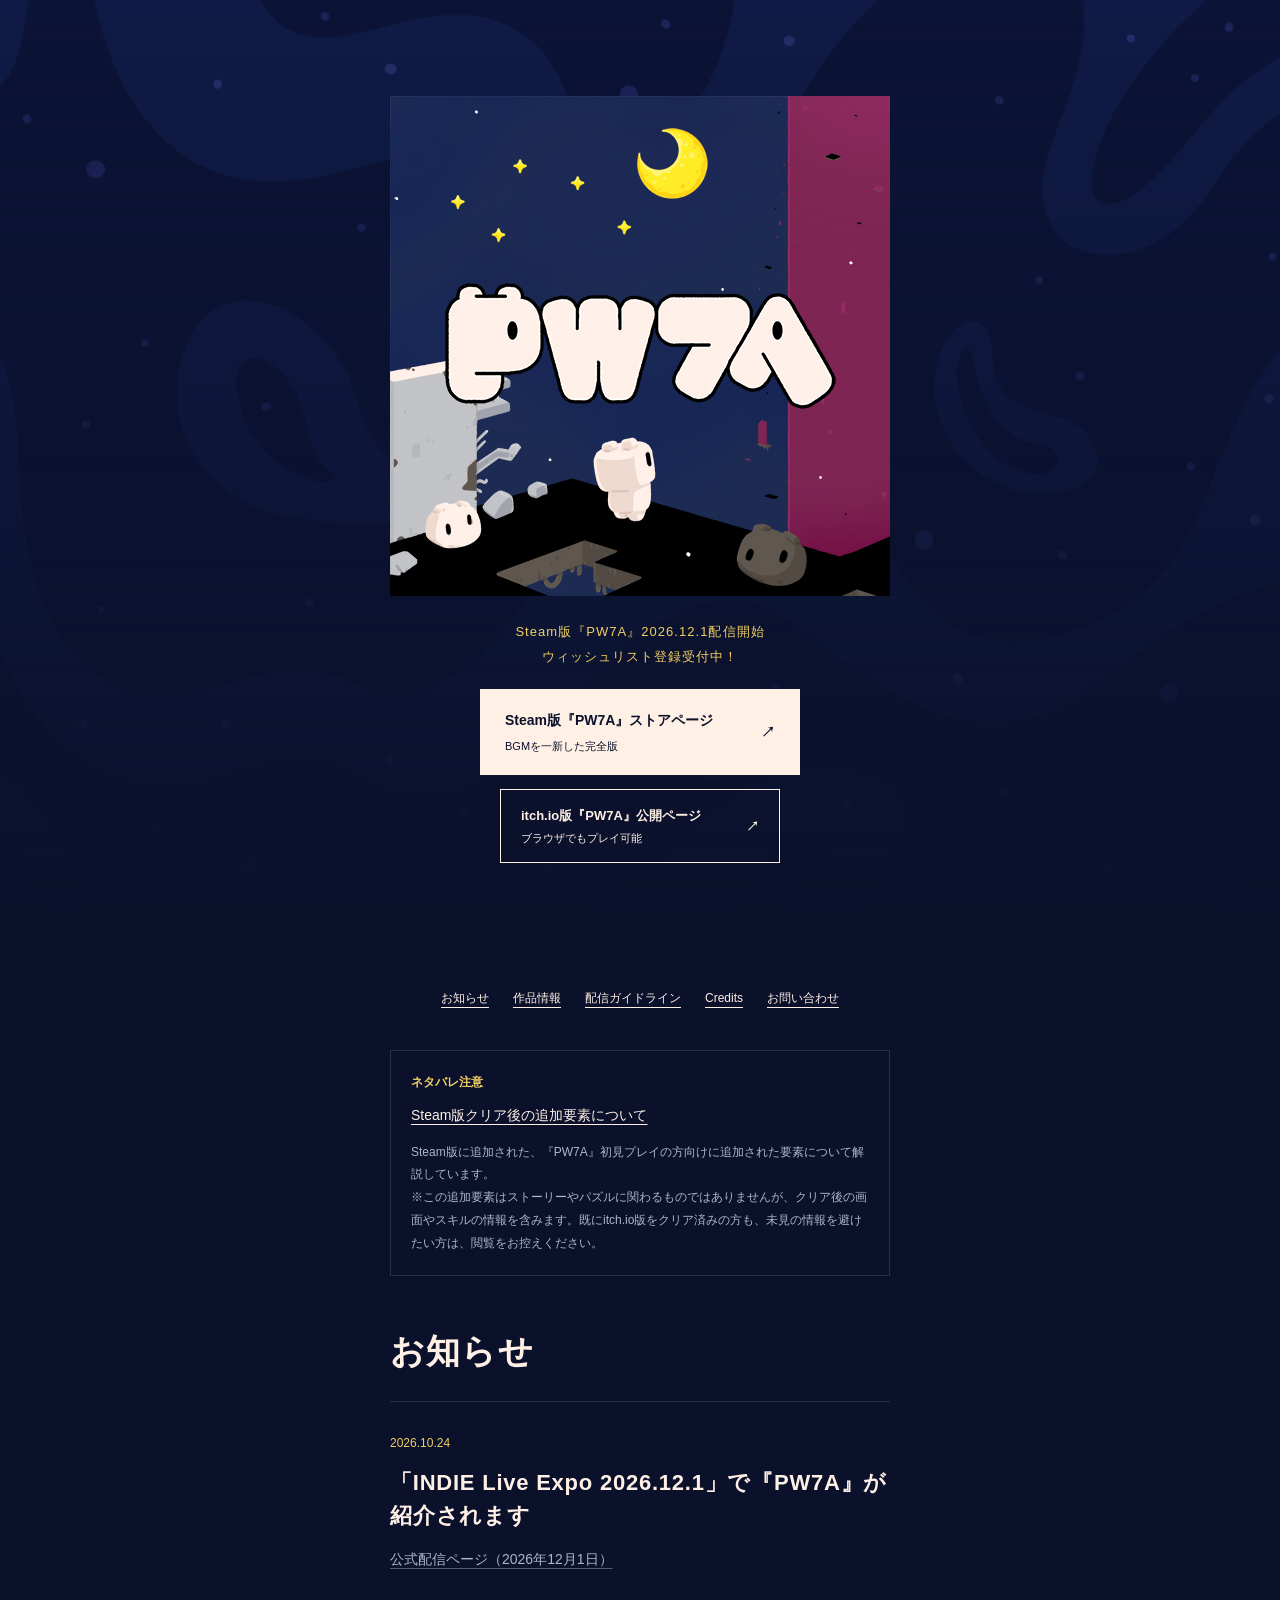
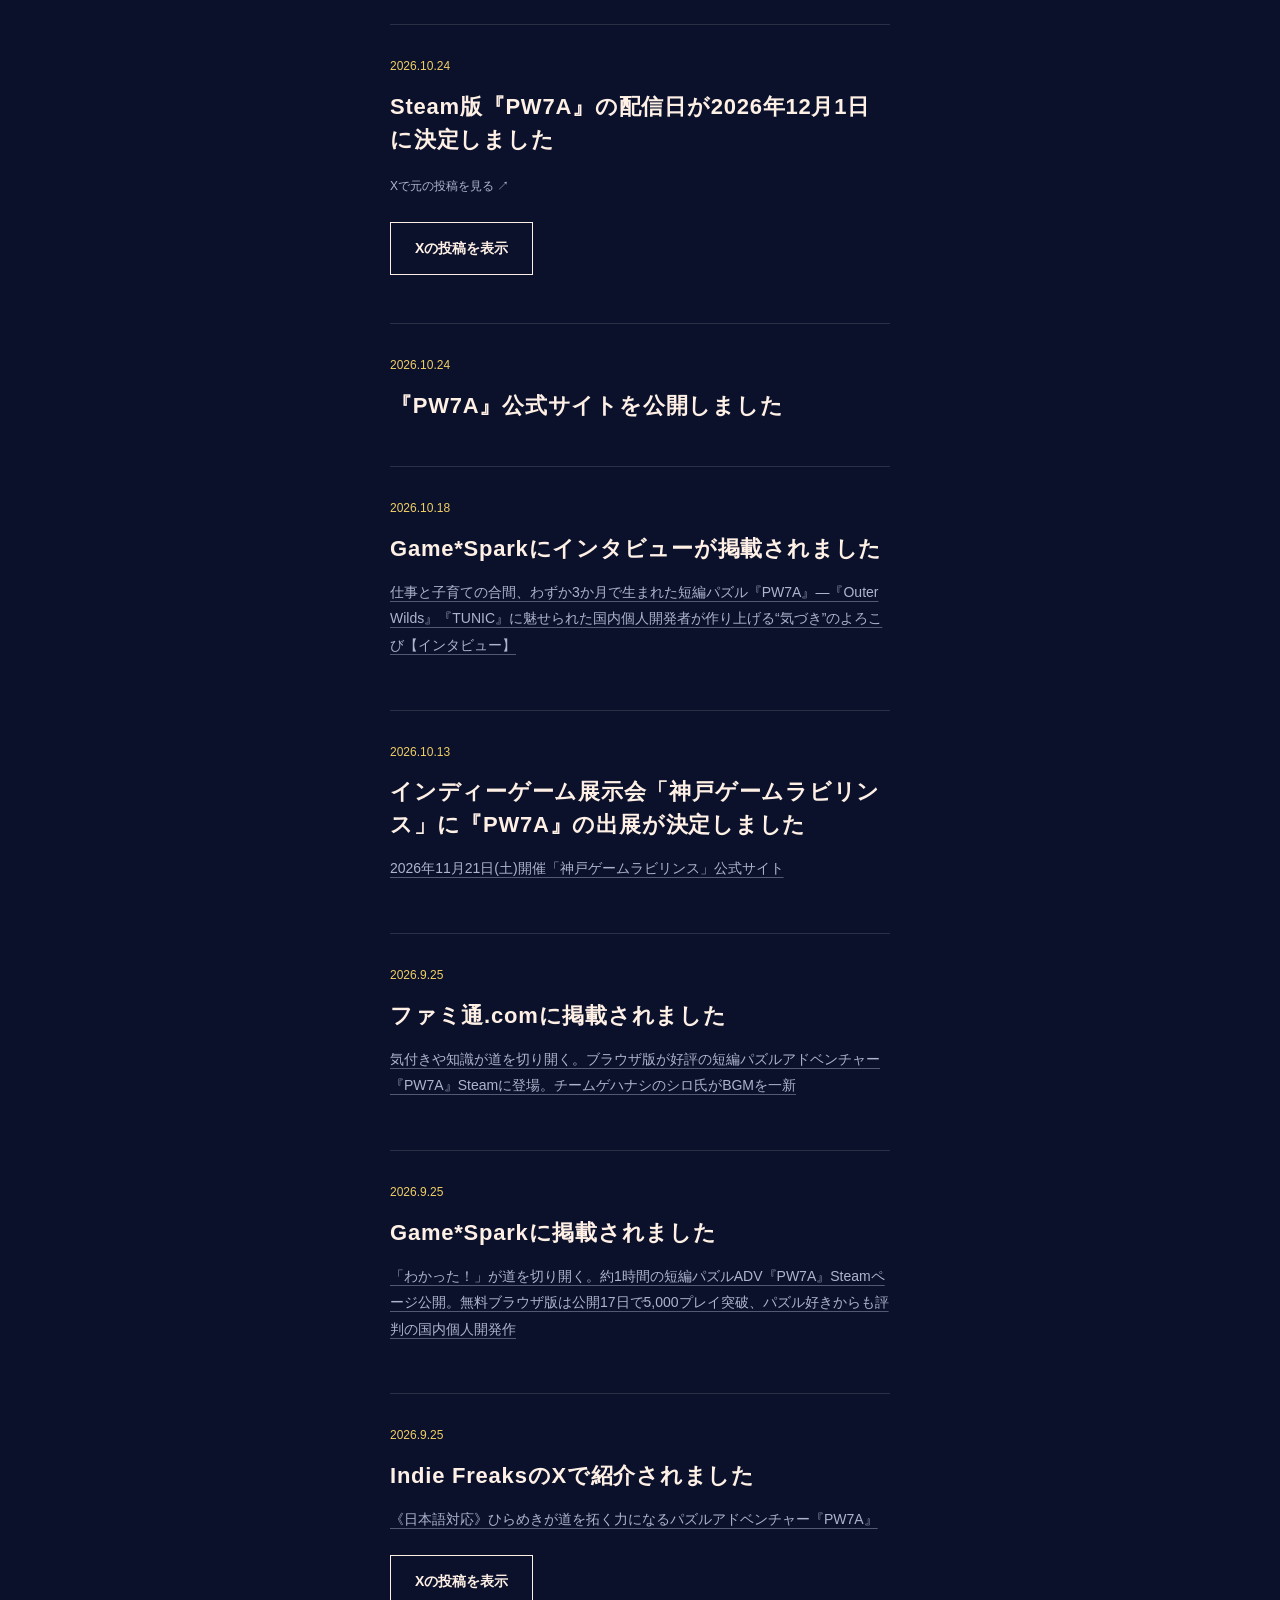
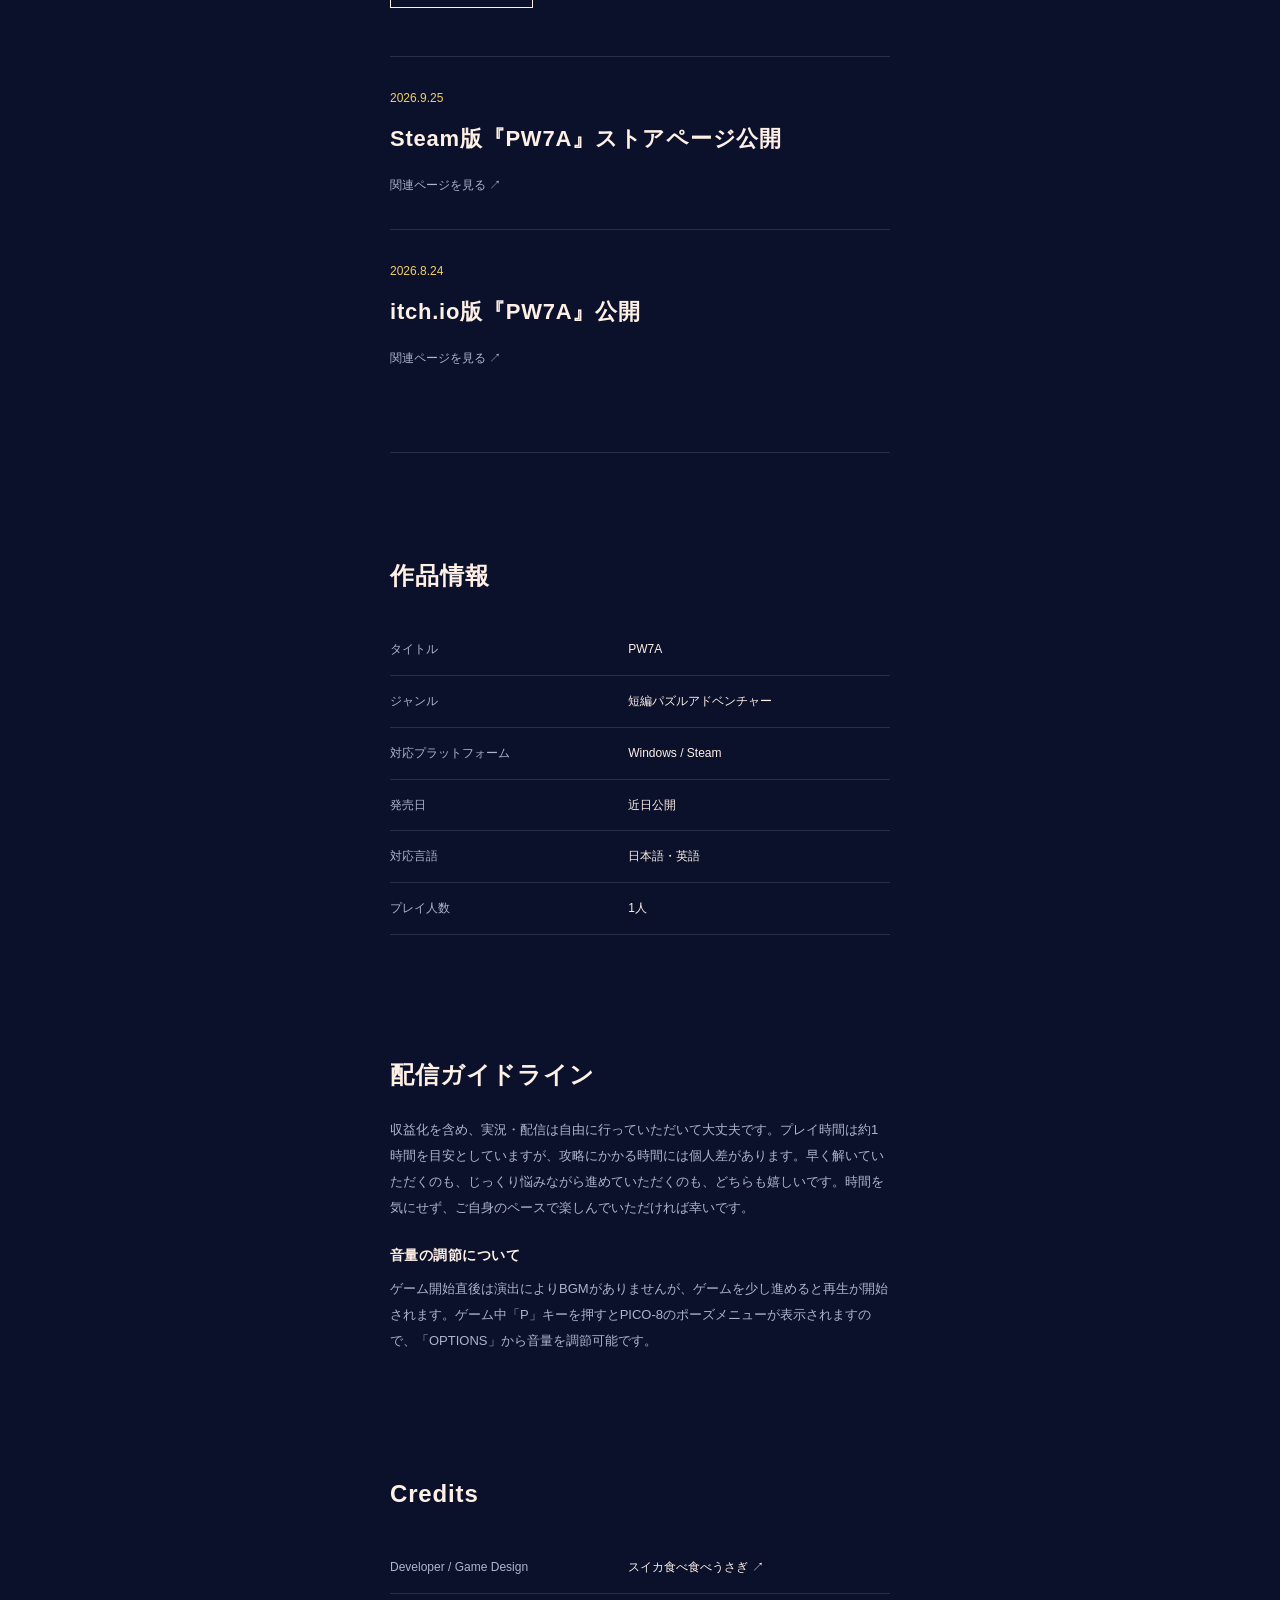
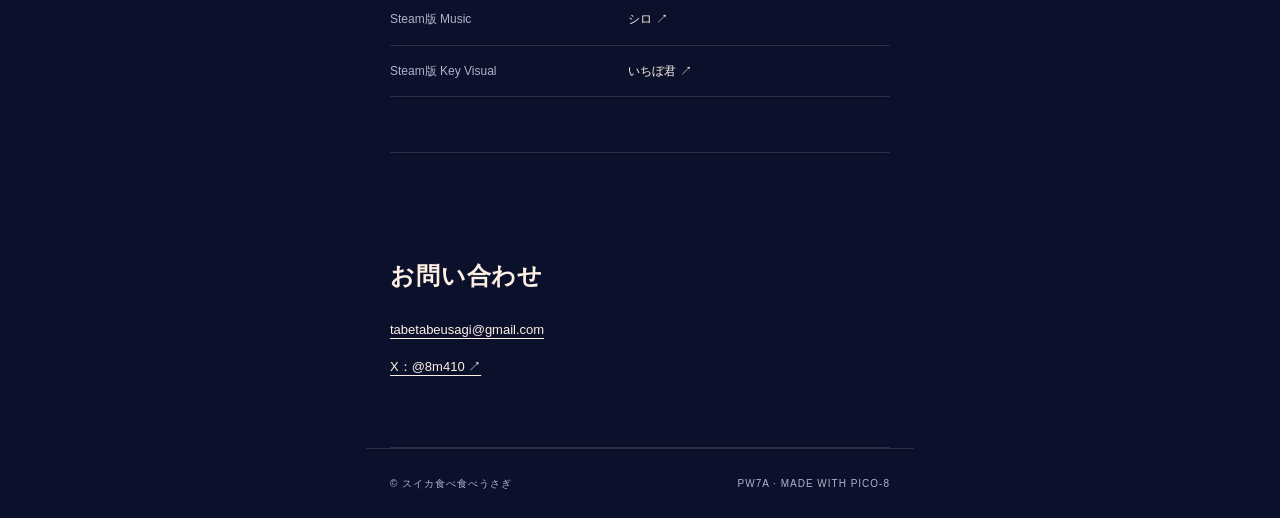
==== commit 7d3fde40: "Add files via upload" ====
--- a/index.html
+++ b/index.html
@@ -1,6 +1,6 @@
 <!doctype html>
 <html lang="ja"><head><meta charset="utf-8"><meta name="viewport" content="width=device-width,initial-scale=1"><title>PW7A 公式サイト</title><meta name="description" content="廃墟で目覚めたロボットと、世界の仕組みを探る約1時間の短編パズルアドベンチャー。Steam版『PW7A』ウィッシュリスト登録受付中！"><meta property="og:type" content="website"><meta property="og:title" content="PW7A 公式サイト"><meta property="og:description" content="廃墟で目覚めたロボットと、世界の仕組みを探る約1時間の短編パズルアドベンチャー。Steam版『PW7A』ウィッシュリスト登録受付中！"><meta property="og:image" content="https://6m4.github.io/pw7a/assets/images/key-visual.jpg"><meta name="twitter:card" content="summary_large_image"><link rel="icon" href="assets/icons/fa.png" type="image/png"><link rel="stylesheet" href="style.css"><script src="config.js" defer></script><script src="script.js" defer></script><link rel="canonical" href="https://6m4.github.io/pw7a/"><meta property="og:url" content="https://6m4.github.io/pw7a/"></head>
-<body><a class="skip" href="#main">本文へ</a><main id="main"><section class="main-visual"><h1 class="visually-hidden">PW7A</h1><img src="assets/images/key-visual.jpg" width="500" height="500" alt="PW7A キービジュアル。月と星の下、廃墟にたたずむロボットたち。"><p class="release" data-release>Steam版『PW7A』2026.12.1配信開始<br>ウィッシュリスト登録受付中！</p><div class="store-links"><a class="button primary" data-link="steam"><span class="store-copy"><span>Steam版『PW7A』ストアページ</span><small>BGMを一新した完全版</small></span><span aria-hidden="true">↗</span></a><a class="button" data-link="itch"><span class="store-copy"><span>itch.io版『PW7A』公開ページ</span><small>ブラウザでもプレイ可能</small></span><span aria-hidden="true">↗</span></a></div></section><nav class="section-links" aria-label="ページ内ナビゲーション"><a href="#news">お知らせ</a><a href="#info">作品情報</a><a href="#guidelines">配信ガイドライン</a><a href="#credits">Credits</a><a href="#contact">お問い合わせ</a></nav><section id="news" class="section announcements"><div class="section-heading"><h2>お知らせ</h2></div><div data-announcements></div><noscript>お知らせの表示にはJavaScriptを有効にしてください。</noscript></section><section id="info" class="section details"><div><h2>作品情報</h2><dl><div ><dt>タイトル</dt><dd>PW7A</dd></div><div ><dt>ジャンル</dt><dd>短編パズルアドベンチャー</dd></div><div ><dt>対応プラットフォーム</dt><dd>Windows / Steam</dd></div><div data-release><dt>発売日</dt><dd>近日公開</dd></div><div ><dt>対応言語</dt><dd>日本語・英語</dd></div><div ><dt>プレイ人数</dt><dd>1人</dd></div></dl></div><section id="guidelines" class="streaming-guidelines" aria-labelledby="streaming-title"><h2 id="streaming-title">配信ガイドライン</h2>
+<body><a class="skip" href="#main">本文へ</a><main id="main"><section class="main-visual"><h1 class="visually-hidden">PW7A</h1><img src="assets/images/key-visual.jpg" width="500" height="500" alt="PW7A キービジュアル。月と星の下、廃墟にたたずむロボットたち。"><p class="release" data-release>Steam版『PW7A』2026.12.1配信開始<br>ウィッシュリスト登録受付中！</p><div class="store-links"><a class="button primary" data-link="steam"><span class="store-copy"><span>Steam版『PW7A』ストアページ</span><small>BGMを一新した完全版</small></span><span aria-hidden="true">↗</span></a><a class="button" data-link="itch"><span class="store-copy"><span>itch.io版『PW7A』公開ページ</span><small>ブラウザでもプレイ可能</small></span><span aria-hidden="true">↗</span></a></div></section><nav class="section-links" aria-label="ページ内ナビゲーション"><a href="#news">お知らせ</a><a href="#info">作品情報</a><a href="#guidelines">配信ガイドライン</a><a href="#credits">Credits</a><a href="#contact">お問い合わせ</a></nav><aside class="history-entry"><p class="spoiler-warning">ネタバレ注意</p><a href="history.html">Steam版クリア後の追加要素について</a><p>Steam版に追加された、『PW7A』初見プレイの方向けに追加された要素について解説しています。<br>※この追加要素はストーリーやパズルに関わるものではありませんが、クリア後の画面やスキルの情報を含みます。既にitch.io版をクリア済みの方も、未見の情報を避けたい方は、閲覧をお控えください。</p></aside><section id="news" class="section announcements"><div class="section-heading"><h2>お知らせ</h2></div><div data-announcements></div><noscript>お知らせの表示にはJavaScriptを有効にしてください。</noscript></section><section id="info" class="section details"><div><h2>作品情報</h2><dl><div ><dt>タイトル</dt><dd>PW7A</dd></div><div ><dt>ジャンル</dt><dd>短編パズルアドベンチャー</dd></div><div ><dt>対応プラットフォーム</dt><dd>Windows / Steam</dd></div><div data-release><dt>発売日</dt><dd>近日公開</dd></div><div ><dt>対応言語</dt><dd>日本語・英語</dd></div><div ><dt>プレイ人数</dt><dd>1人</dd></div></dl></div><section id="guidelines" class="streaming-guidelines" aria-labelledby="streaming-title"><h2 id="streaming-title">配信ガイドライン</h2>
 <p>収益化を含め、実況・配信は自由に行っていただいて大丈夫です。プレイ時間は約1時間を目安としていますが、攻略にかかる時間には個人差があります。早く解いていただくのも、じっくり悩みながら進めていただくのも、どちらも嬉しいです。時間を気にせず、ご自身のペースで楽しんでいただければ幸いです。</p>
 <h3>音量の調節について</h3>
 <p>ゲーム開始直後は演出によりBGMがありませんが、ゲームを少し進めると再生が開始されます。ゲーム中「P」キーを押すとPICO-8のポーズメニューが表示されますので、「OPTIONS」から音量を調節可能です。</p></section><div id="credits"><h2>Credits</h2><dl><div><dt>Developer / Game Design</dt><dd><a href="https://x.com/8m410" data-developer target="_blank" rel="noopener noreferrer">スイカ食べ食べうさぎ</a> ↗</dd></div><div><dt>Steam版 Music</dt><dd><a href="https://x.com/petit_zome" target="_blank" rel="noopener noreferrer">シロ ↗</a></dd></div><div><dt>Steam版 Key Visual</dt><dd><a href="https://x.com/mr_ichibo_game" target="_blank" rel="noopener noreferrer">いちぼ君 ↗</a></dd></div></dl></div></section>
@@ -30,3 +30,9 @@
 
 
 
+
+
+
+
+
+
--- a/style.css
+++ b/style.css
@@ -37,3 +37,14 @@
 
 .section-links + .announcements{margin-top:30px}
 
+
+.history-entry{max-width:500px;width:calc(100% - 48px);margin:40px auto 0;padding:20px;border:1px solid var(--line)}.history-entry a{display:block;text-decoration:underline;text-underline-offset:4px;font-size:14px}.history-entry span{display:block;font-size:12px;color:var(--accent);margin-top:6px}.history-page{max-width:500px;width:calc(100% - 48px);margin:60px auto 80px}.history-back{display:inline-block;font-size:13px;text-decoration:underline;text-underline-offset:4px;margin-bottom:36px}.history-page h1{font-size:30px}.history-page header>p:last-child,.history-icon p{font-size:13px;color:var(--muted)}.spoiler-label{font-size:12px;color:var(--accent)}.history-preview{margin:32px 0}.history-preview img{width:100%}.history-preview figcaption{font-size:11px;color:var(--muted);margin-top:10px}.draft-note{font-size:12px;color:var(--accent);margin:32px 0}.history-page h2{font-size:24px}.history-icon{display:grid;grid-template-columns:64px minmax(0,1fr);gap:24px;padding:28px 0;border-top:1px solid var(--line)}.history-icon img{width:64px}.history-icon h3{font-size:18px;margin-bottom:10px}.history-icon p{margin:0}.history-page>section{margin-bottom:40px}
+
+.history-entry p{font-size:12px;color:var(--muted);line-height:1.9;margin:12px 0 0}
+
+
+.history-page header>p:not(.spoiler-label){font-size:13px;color:var(--muted)}
+
+
+.history-entry .spoiler-warning{color:var(--accent);font-size:12px;font-weight:bold;margin:0 0 8px}
+
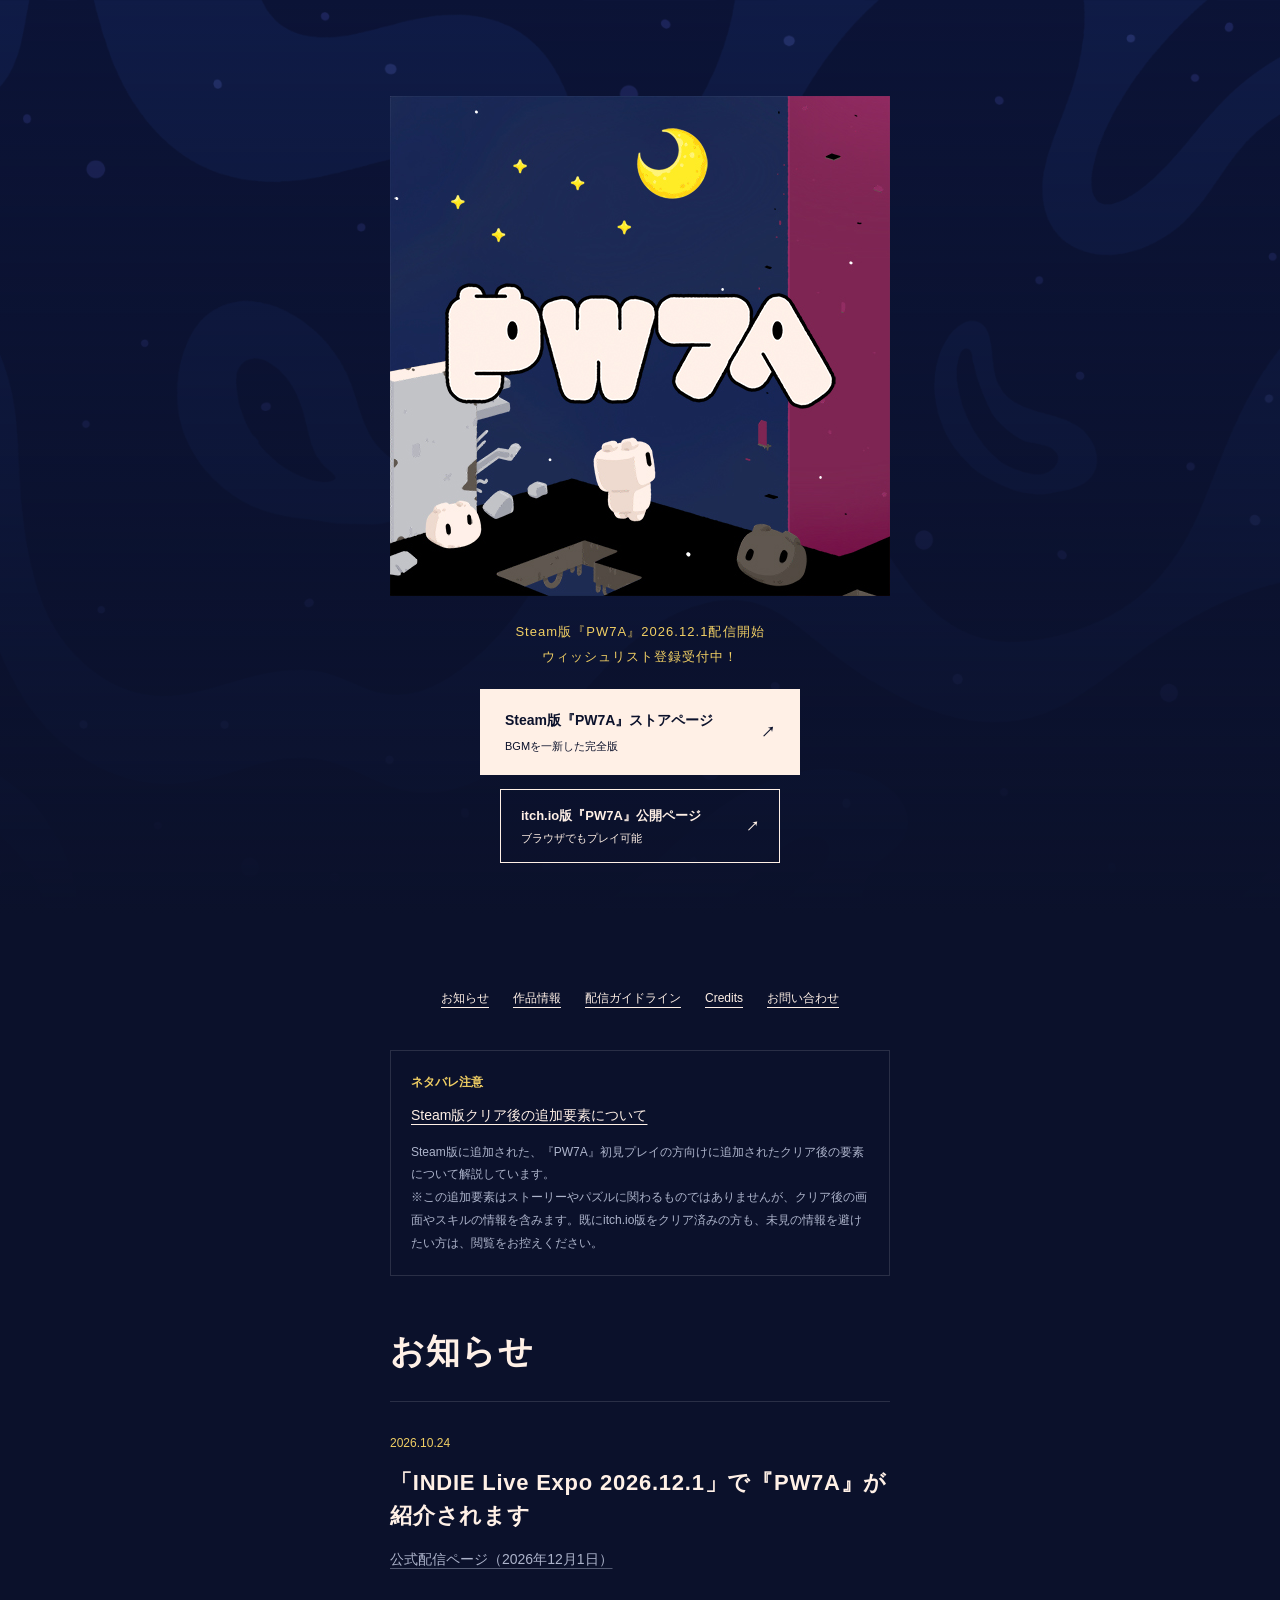
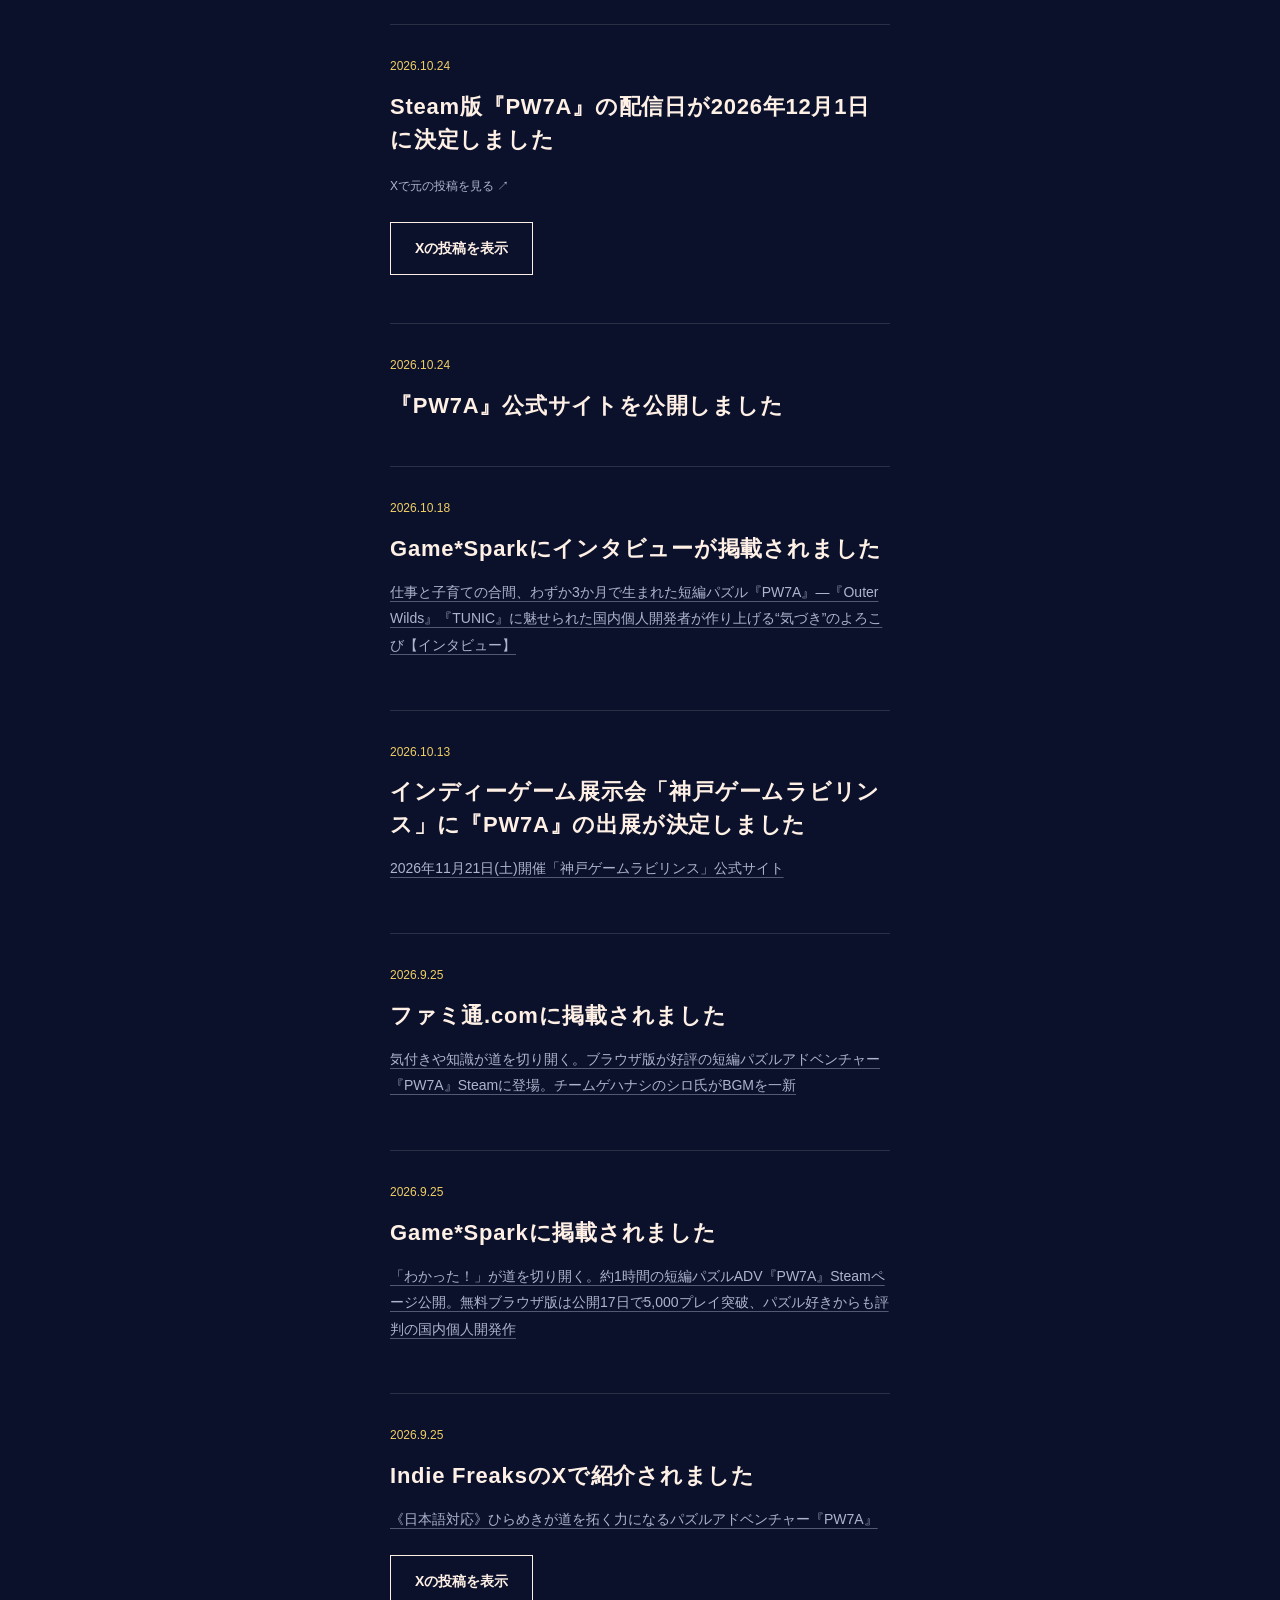
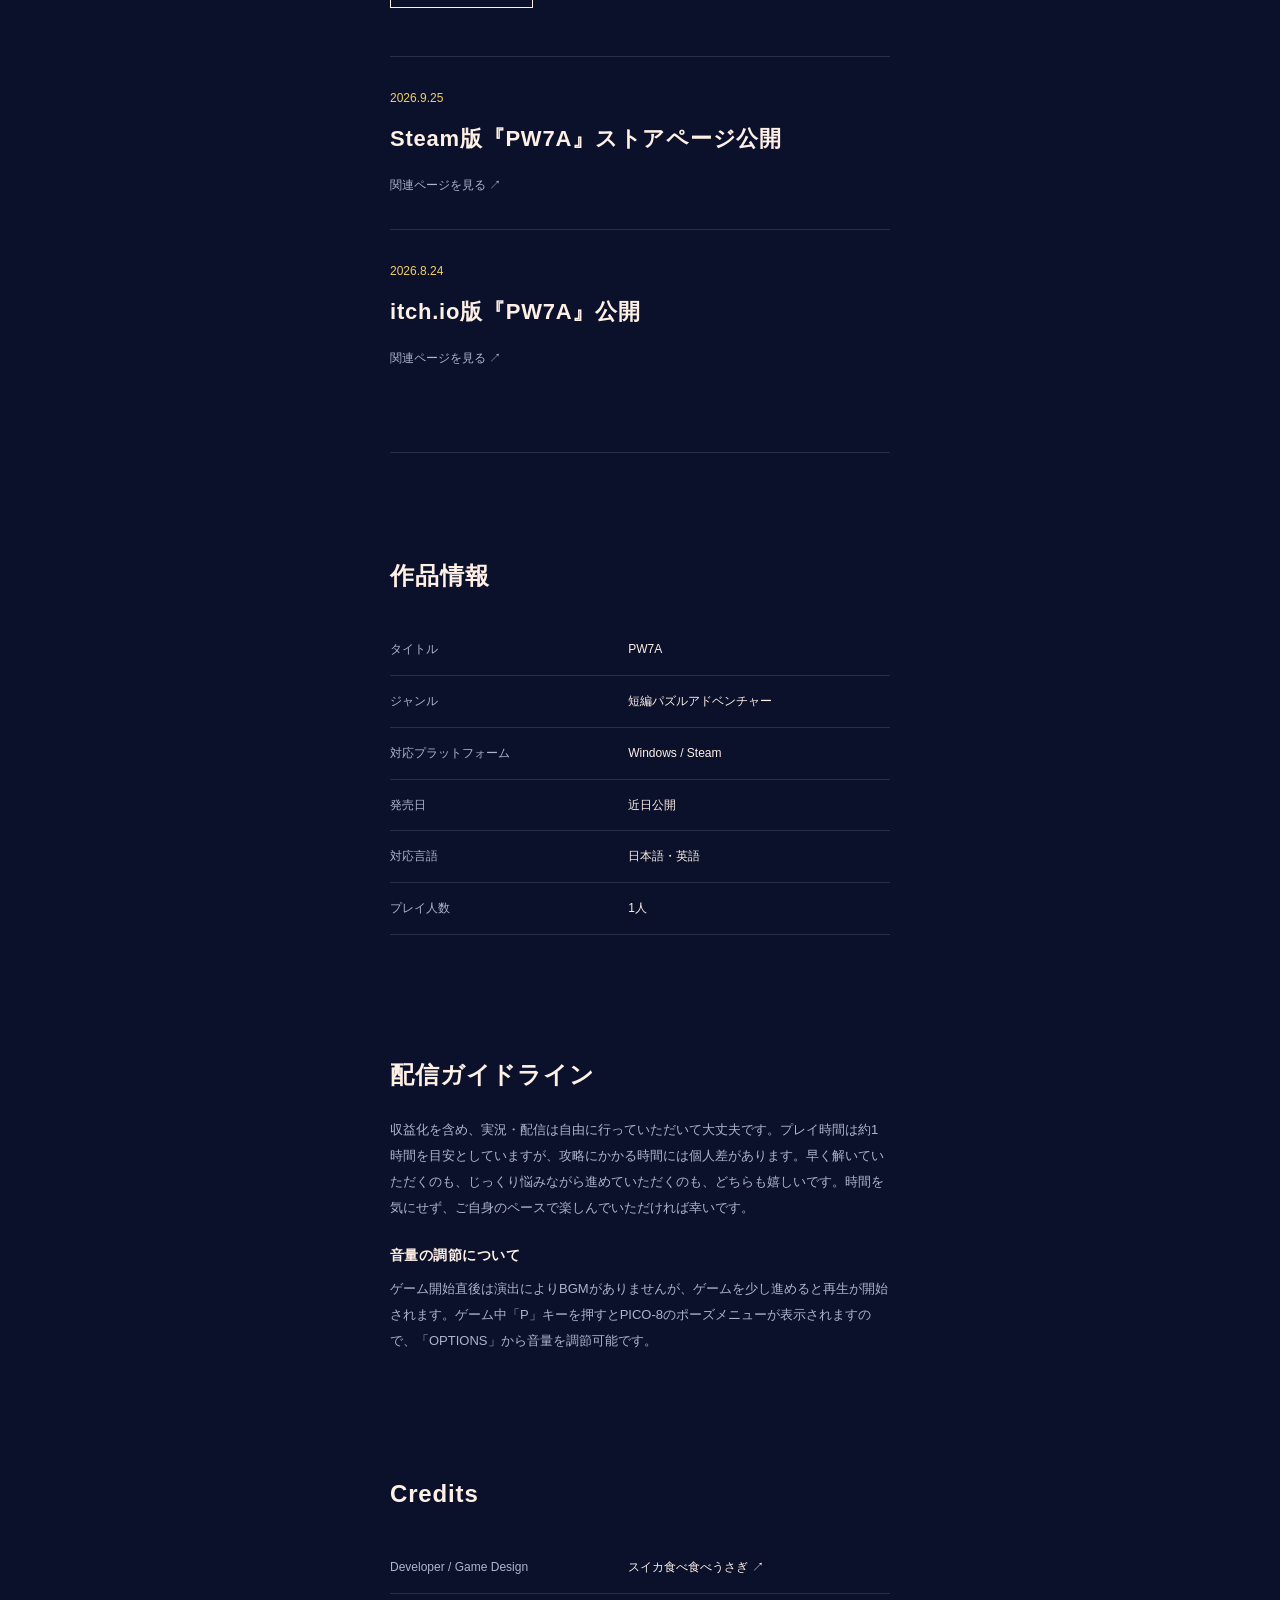
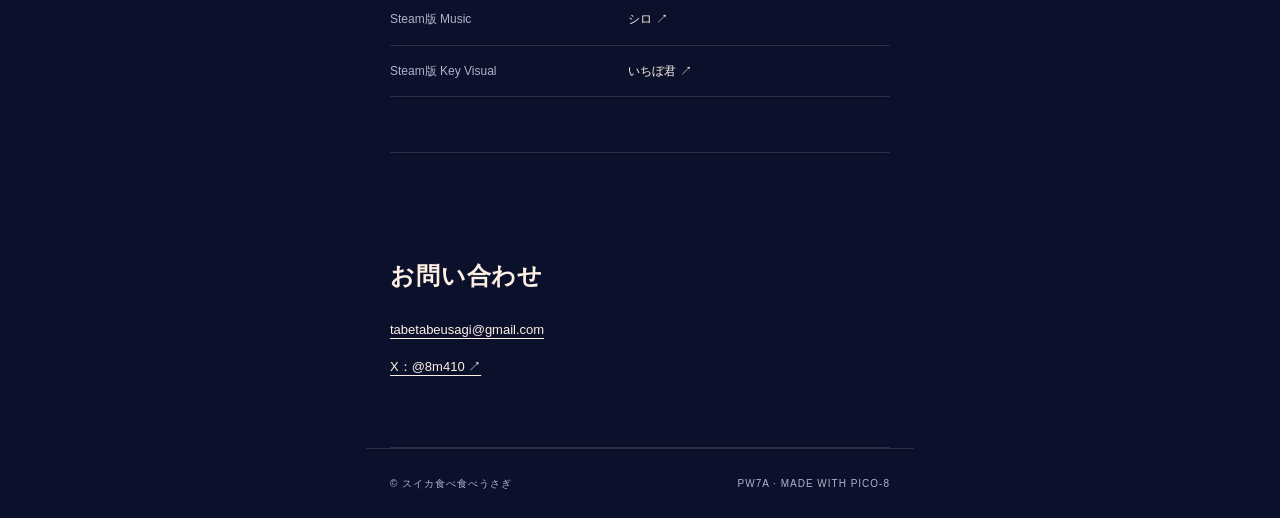
==== commit 878e116f: "Add files via upload" ====
--- a/index.html
+++ b/index.html
@@ -1,6 +1,6 @@
 <!doctype html>
 <html lang="ja"><head><meta charset="utf-8"><meta name="viewport" content="width=device-width,initial-scale=1"><title>PW7A 公式サイト</title><meta name="description" content="廃墟で目覚めたロボットと、世界の仕組みを探る約1時間の短編パズルアドベンチャー。Steam版『PW7A』ウィッシュリスト登録受付中！"><meta property="og:type" content="website"><meta property="og:title" content="PW7A 公式サイト"><meta property="og:description" content="廃墟で目覚めたロボットと、世界の仕組みを探る約1時間の短編パズルアドベンチャー。Steam版『PW7A』ウィッシュリスト登録受付中！"><meta property="og:image" content="https://6m4.github.io/pw7a/assets/images/key-visual.jpg"><meta name="twitter:card" content="summary_large_image"><link rel="icon" href="assets/icons/fa.png" type="image/png"><link rel="stylesheet" href="style.css"><script src="config.js" defer></script><script src="script.js" defer></script><link rel="canonical" href="https://6m4.github.io/pw7a/"><meta property="og:url" content="https://6m4.github.io/pw7a/"></head>
-<body><a class="skip" href="#main">本文へ</a><main id="main"><section class="main-visual"><h1 class="visually-hidden">PW7A</h1><img src="assets/images/key-visual.jpg" width="500" height="500" alt="PW7A キービジュアル。月と星の下、廃墟にたたずむロボットたち。"><p class="release" data-release>Steam版『PW7A』2026.12.1配信開始<br>ウィッシュリスト登録受付中！</p><div class="store-links"><a class="button primary" data-link="steam"><span class="store-copy"><span>Steam版『PW7A』ストアページ</span><small>BGMを一新した完全版</small></span><span aria-hidden="true">↗</span></a><a class="button" data-link="itch"><span class="store-copy"><span>itch.io版『PW7A』公開ページ</span><small>ブラウザでもプレイ可能</small></span><span aria-hidden="true">↗</span></a></div></section><nav class="section-links" aria-label="ページ内ナビゲーション"><a href="#news">お知らせ</a><a href="#info">作品情報</a><a href="#guidelines">配信ガイドライン</a><a href="#credits">Credits</a><a href="#contact">お問い合わせ</a></nav><aside class="history-entry"><p class="spoiler-warning">ネタバレ注意</p><a href="history.html">Steam版クリア後の追加要素について</a><p>Steam版に追加された、『PW7A』初見プレイの方向けに追加された要素について解説しています。<br>※この追加要素はストーリーやパズルに関わるものではありませんが、クリア後の画面やスキルの情報を含みます。既にitch.io版をクリア済みの方も、未見の情報を避けたい方は、閲覧をお控えください。</p></aside><section id="news" class="section announcements"><div class="section-heading"><h2>お知らせ</h2></div><div data-announcements></div><noscript>お知らせの表示にはJavaScriptを有効にしてください。</noscript></section><section id="info" class="section details"><div><h2>作品情報</h2><dl><div ><dt>タイトル</dt><dd>PW7A</dd></div><div ><dt>ジャンル</dt><dd>短編パズルアドベンチャー</dd></div><div ><dt>対応プラットフォーム</dt><dd>Windows / Steam</dd></div><div data-release><dt>発売日</dt><dd>近日公開</dd></div><div ><dt>対応言語</dt><dd>日本語・英語</dd></div><div ><dt>プレイ人数</dt><dd>1人</dd></div></dl></div><section id="guidelines" class="streaming-guidelines" aria-labelledby="streaming-title"><h2 id="streaming-title">配信ガイドライン</h2>
+<body><a class="skip" href="#main">本文へ</a><main id="main"><section class="main-visual"><h1 class="visually-hidden">PW7A</h1><img src="assets/images/key-visual.jpg" width="500" height="500" alt="PW7A キービジュアル。月と星の下、廃墟にたたずむロボットたち。"><p class="release" data-release>Steam版『PW7A』2026.12.1配信開始<br>ウィッシュリスト登録受付中！</p><div class="store-links"><a class="button primary" data-link="steam"><span class="store-copy"><span>Steam版『PW7A』ストアページ</span><small>BGMを一新した完全版</small></span><span aria-hidden="true">↗</span></a><a class="button" data-link="itch"><span class="store-copy"><span>itch.io版『PW7A』公開ページ</span><small>ブラウザでもプレイ可能</small></span><span aria-hidden="true">↗</span></a></div></section><nav class="section-links" aria-label="ページ内ナビゲーション"><a href="#news">お知らせ</a><a href="#info">作品情報</a><a href="#guidelines">配信ガイドライン</a><a href="#credits">Credits</a><a href="#contact">お問い合わせ</a></nav><aside class="history-entry"><p class="spoiler-warning">ネタバレ注意</p><a href="history.html">Steam版クリア後の追加要素について</a><p>Steam版に追加された、『PW7A』初見プレイの方向けに追加されたクリア後の要素について解説しています。<br>※この追加要素はストーリーやパズルに関わるものではありませんが、クリア後の画面やスキルの情報を含みます。既にitch.io版をクリア済みの方も、未見の情報を避けたい方は、閲覧をお控えください。</p></aside><section id="news" class="section announcements"><div class="section-heading"><h2>お知らせ</h2></div><div data-announcements></div><noscript>お知らせの表示にはJavaScriptを有効にしてください。</noscript></section><section id="info" class="section details"><div><h2>作品情報</h2><dl><div ><dt>タイトル</dt><dd>PW7A</dd></div><div ><dt>ジャンル</dt><dd>短編パズルアドベンチャー</dd></div><div ><dt>対応プラットフォーム</dt><dd>Windows / Steam</dd></div><div data-release><dt>発売日</dt><dd>近日公開</dd></div><div ><dt>対応言語</dt><dd>日本語・英語</dd></div><div ><dt>プレイ人数</dt><dd>1人</dd></div></dl></div><section id="guidelines" class="streaming-guidelines" aria-labelledby="streaming-title"><h2 id="streaming-title">配信ガイドライン</h2>
 <p>収益化を含め、実況・配信は自由に行っていただいて大丈夫です。プレイ時間は約1時間を目安としていますが、攻略にかかる時間には個人差があります。早く解いていただくのも、じっくり悩みながら進めていただくのも、どちらも嬉しいです。時間を気にせず、ご自身のペースで楽しんでいただければ幸いです。</p>
 <h3>音量の調節について</h3>
 <p>ゲーム開始直後は演出によりBGMがありませんが、ゲームを少し進めると再生が開始されます。ゲーム中「P」キーを押すとPICO-8のポーズメニューが表示されますので、「OPTIONS」から音量を調節可能です。</p></section><div id="credits"><h2>Credits</h2><dl><div><dt>Developer / Game Design</dt><dd><a href="https://x.com/8m410" data-developer target="_blank" rel="noopener noreferrer">スイカ食べ食べうさぎ</a> ↗</dd></div><div><dt>Steam版 Music</dt><dd><a href="https://x.com/petit_zome" target="_blank" rel="noopener noreferrer">シロ ↗</a></dd></div><div><dt>Steam版 Key Visual</dt><dd><a href="https://x.com/mr_ichibo_game" target="_blank" rel="noopener noreferrer">いちぼ君 ↗</a></dd></div></dl></div></section>
@@ -36,3 +36,4 @@
 
 
 
+
